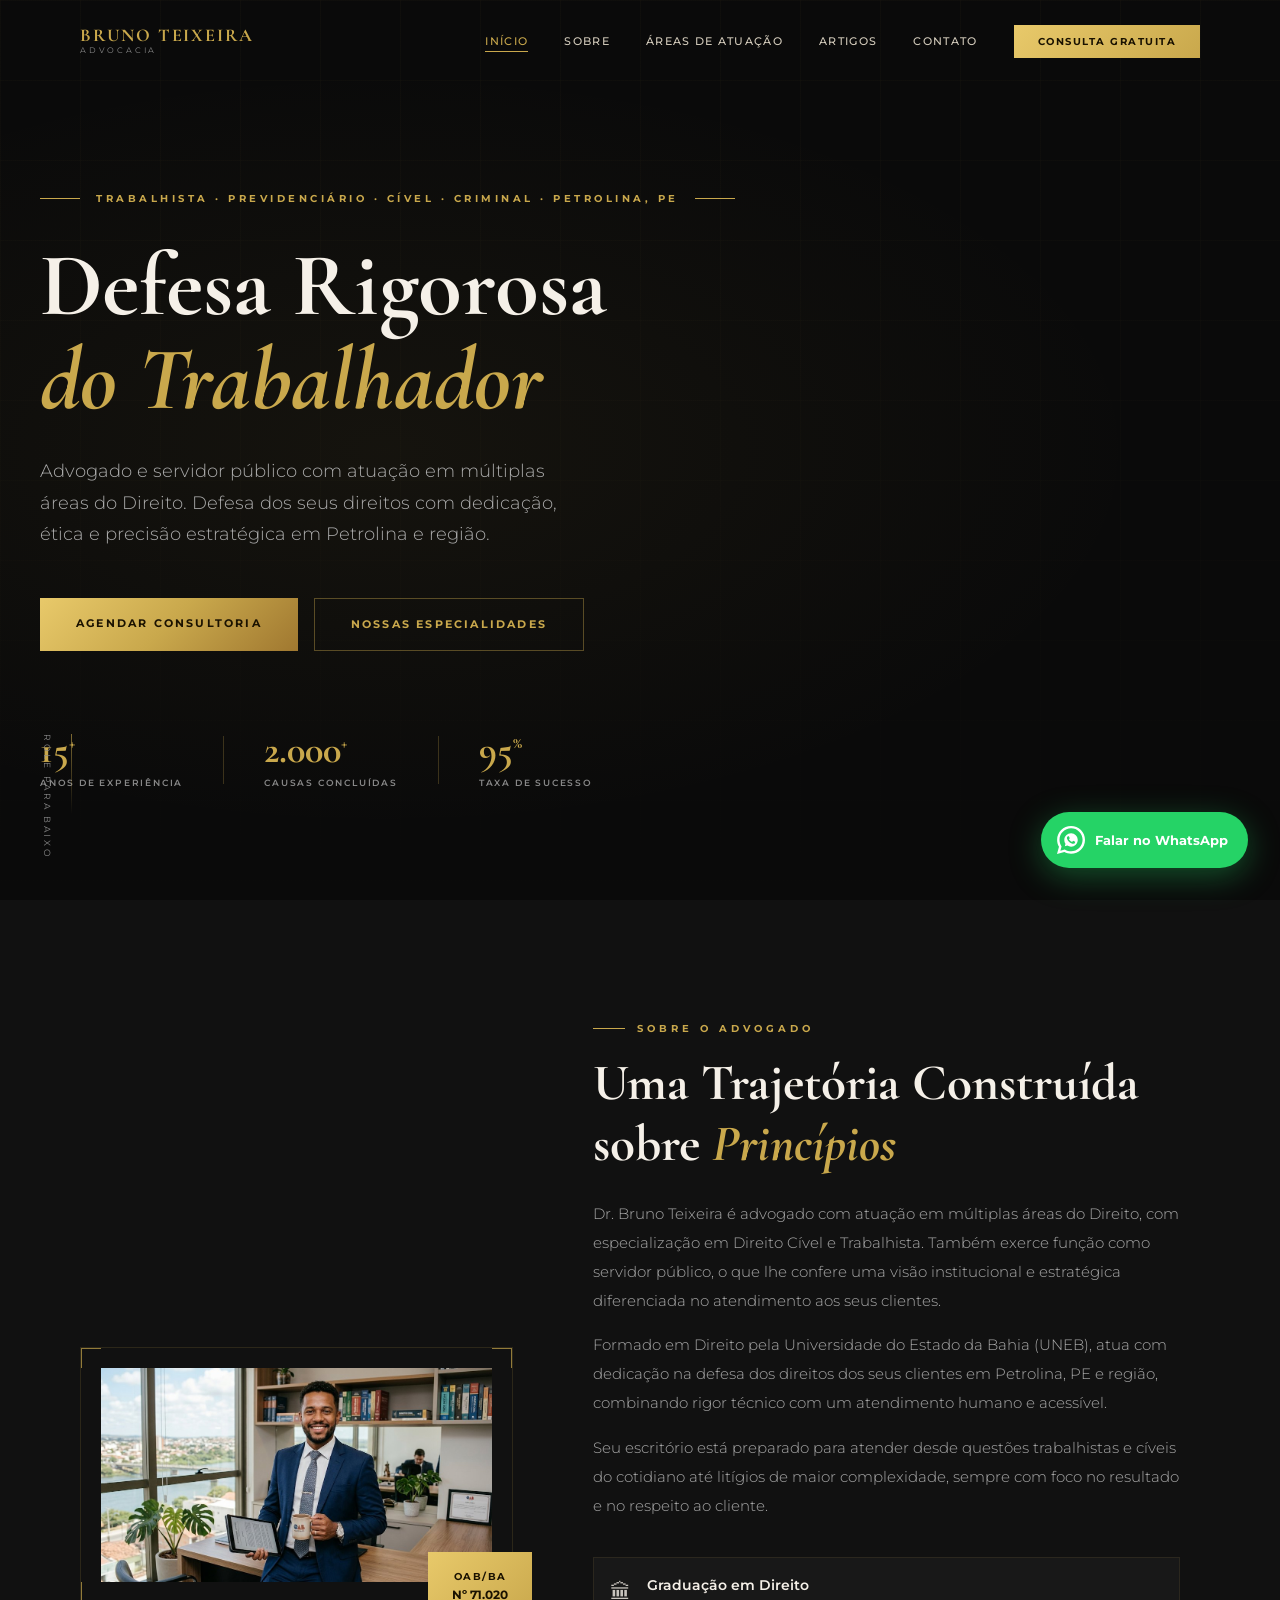
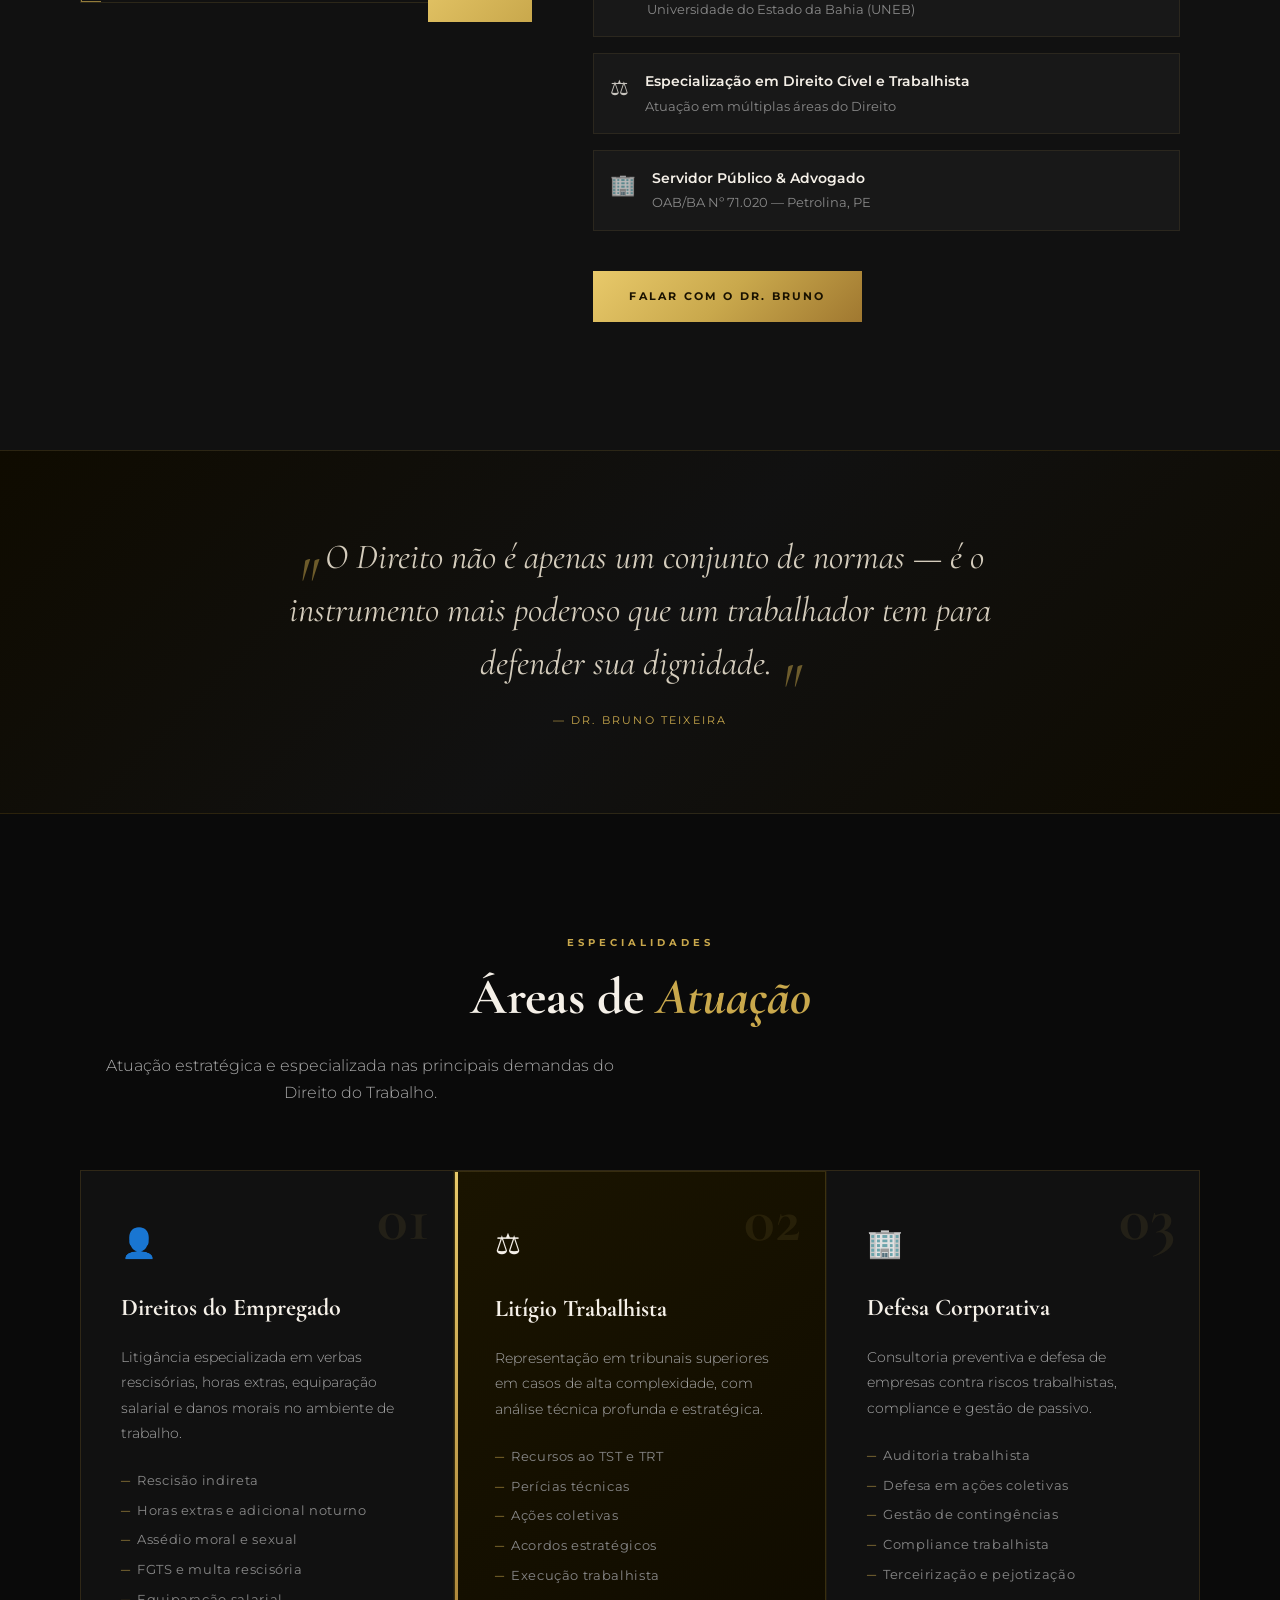
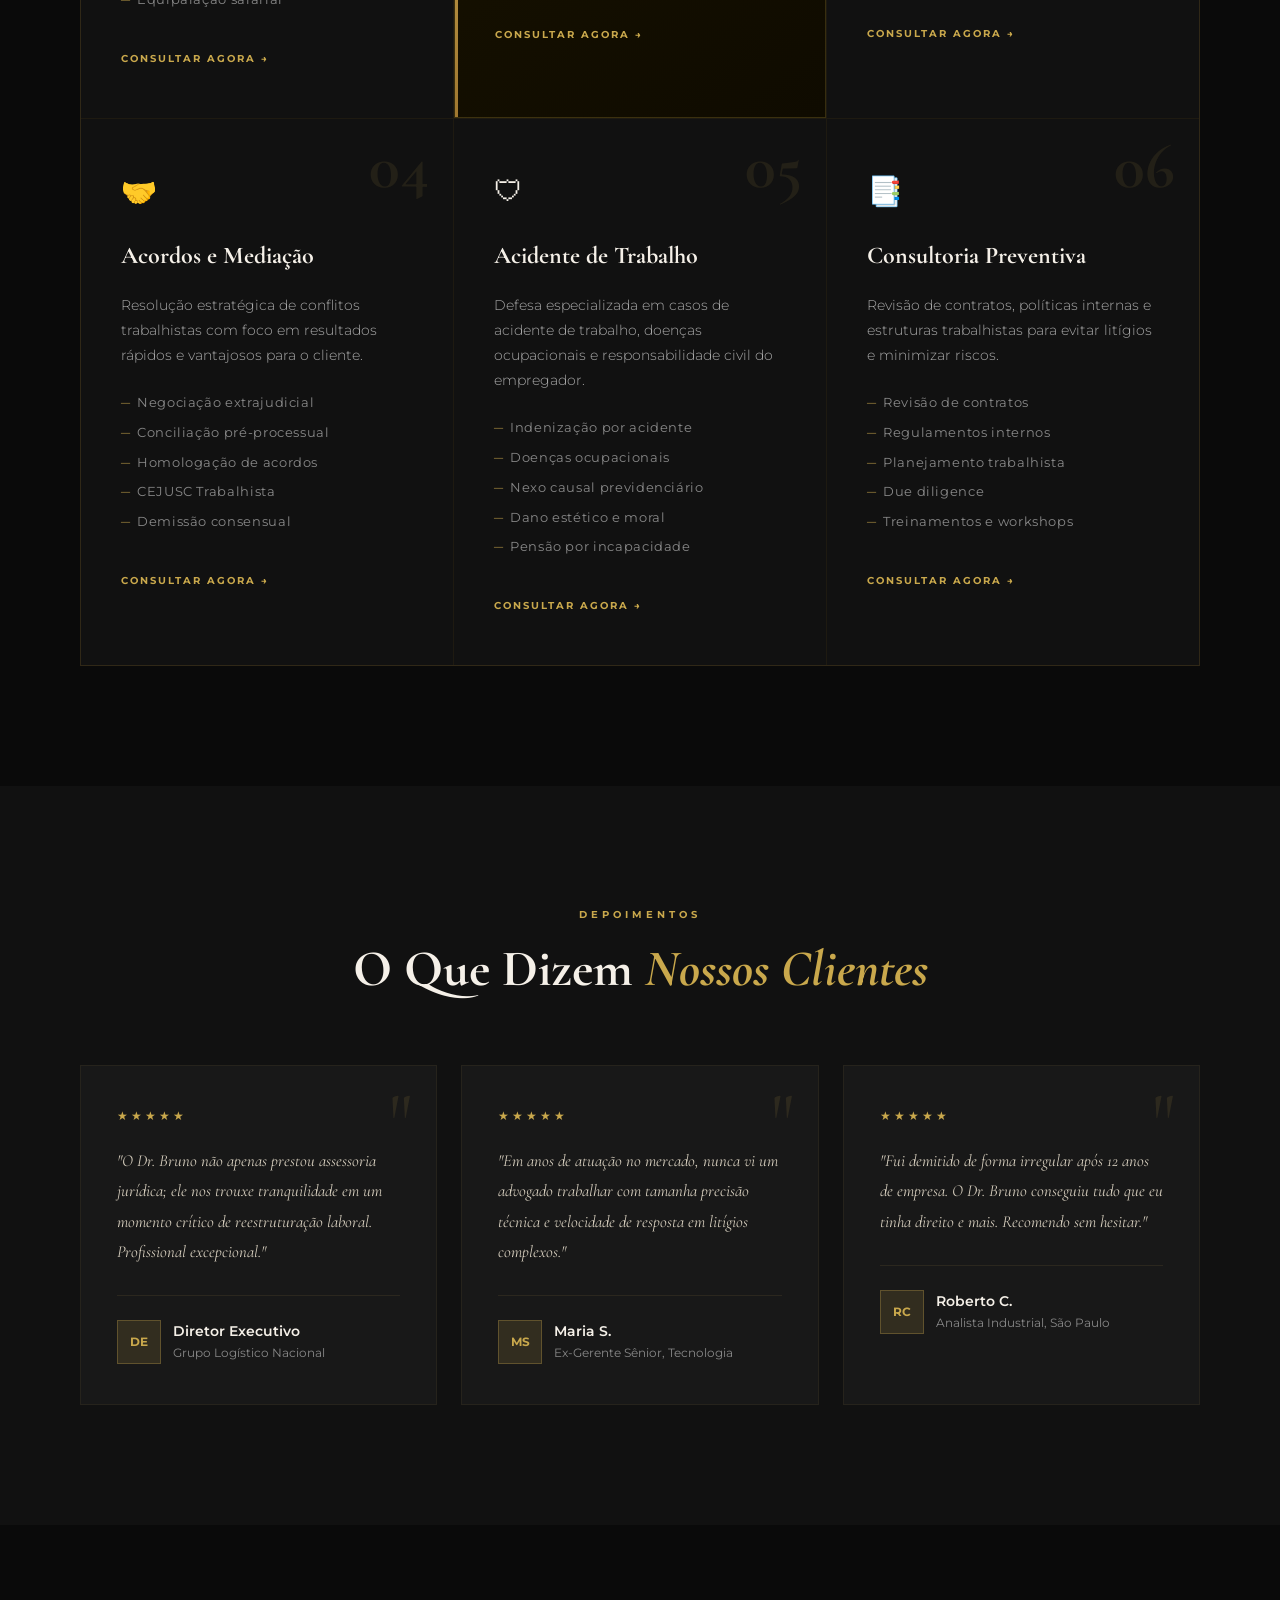
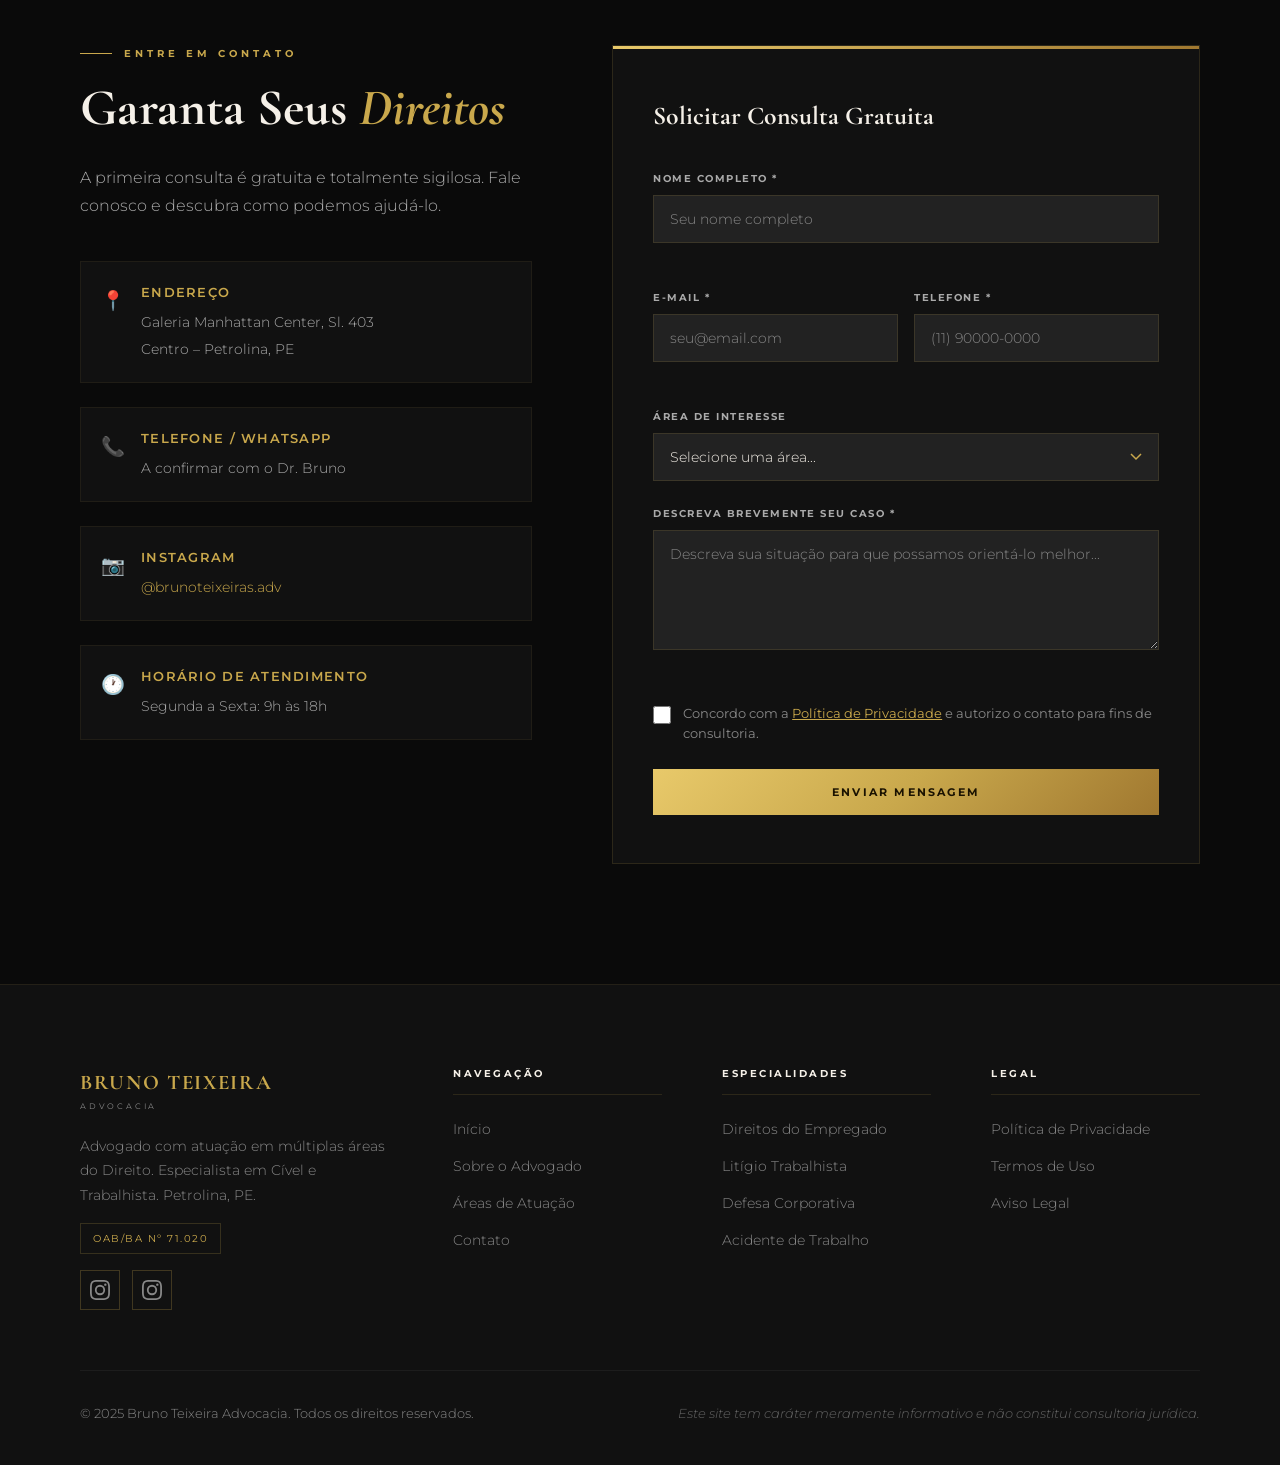
==== index.html @ 5015108e "primeiro commit" ====
<!DOCTYPE html>
<html lang="pt-BR">
<head>
  <meta charset="UTF-8" />
  <meta name="viewport" content="width=device-width, initial-scale=1.0" />
  <meta name="description" content="Bruno Teixeira Advocacia - Especialista em Direito Cível e Trabalhista em Petrolina, PE. Defesa rigorosa dos seus direitos com precisão estratégica." />
  <title>Bruno Teixeira | Advogado Cível e Trabalhista em Petrolina</title>
  <link rel="preconnect" href="https://fonts.googleapis.com" />
  <link rel="preconnect" href="https://fonts.gstatic.com" crossorigin />
  <link href="https://fonts.googleapis.com/css2?family=Cormorant+Garamond:ital,wght@0,400;0,500;0,600;0,700;1,400;1,600&family=Montserrat:wght@300;400;500;600;700&display=swap" rel="stylesheet" />
  <link rel="stylesheet" href="style.css" />
</head>
<body>

  <!-- ═══════════════════════════════════════════
       NAVIGATION
  ═══════════════════════════════════════════ -->
  <nav id="navbar" class="navbar">
    <div class="nav-container">
      <a href="#inicio" class="nav-logo">
        <span class="logo-name">BRUNO TEIXEIRA</span>
        <span class="logo-sub">ADVOCACIA</span>
      </a>
      <button class="nav-toggle" id="navToggle" aria-label="Abrir menu">
        <span></span><span></span><span></span>
      </button>
      <ul class="nav-links" id="navLinks">
        <li><a href="#inicio" class="nav-link">Início</a></li>
        <li><a href="#sobre" class="nav-link">Sobre</a></li>
        <li><a href="#areas" class="nav-link">Áreas de Atuação</a></li>
        <li><a href="artigos.html" class="nav-link">Artigos</a></li>
        <li><a href="#contato" class="nav-link">Contato</a></li>
        <li><a href="#contato" class="nav-cta">Consulta Gratuita</a></li>
      </ul>
    </div>
  </nav>

  <main>

    <!-- ═══════════════════════════════════════════
         HERO — INÍCIO
    ═══════════════════════════════════════════ -->
    <section id="inicio" class="hero">
      <div class="hero-bg">
        <div class="hero-overlay"></div>
        <div class="hero-grid"></div>
      </div>
      <div class="hero-content">
        <div class="hero-badge reveal">
          <span class="badge-line"></span>
          <span>Trabalhista · Previdenciário · Cível · Criminal · Petrolina, PE</span>
          <span class="badge-line"></span>
        </div>
        <h1 class="hero-title reveal">
          Defesa Rigorosa<br />
          <em>do Trabalhador</em>
        </h1>
        <p class="hero-subtitle reveal">
          Advogado e servidor público com atuação em múltiplas áreas do Direito. Defesa dos seus direitos com dedicação, ética e precisão estratégica em Petrolina e região.
        </p>
        <div class="hero-actions reveal">
          <a href="#contato" class="btn-gold">Agendar Consultoria</a>
          <a href="#areas" class="btn-outline">Nossas Especialidades</a>
        </div>
        <div class="hero-stats reveal">
          <div class="stat">
            <span class="stat-num">15<sup>+</sup></span>
            <span class="stat-label">Anos de Experiência</span>
          </div>
          <div class="stat-divider"></div>
          <div class="stat">
            <span class="stat-num">2.000<sup>+</sup></span>
            <span class="stat-label">Causas Concluídas</span>
          </div>
          <div class="stat-divider"></div>
          <div class="stat">
            <span class="stat-num">95<sup>%</sup></span>
            <span class="stat-label">Taxa de Sucesso</span>
          </div>
        </div>
      </div>
      <div class="hero-scroll">
        <span>Role para baixo</span>
        <div class="scroll-line"></div>
      </div>
    </section>

    <!-- ═══════════════════════════════════════════
         SOBRE
    ═══════════════════════════════════════════ -->
    <section id="sobre" class="sobre">
      <div class="container">
        <div class="sobre-layout">
          <div class="sobre-image-col">
            <div class="sobre-image-frame">
              <div class="frame-corner tl"></div>
              <div class="frame-corner tr"></div>
              <div class="frame-corner bl"></div>
              <div class="frame-corner br"></div>
              <img 
                src="foto-bruno.jpg" 
                alt="Dr. Bruno Teixeira – Advogado Cível e Trabalhista em Petrolina, PE"
                style="width:100%; height:100%; object-fit:cover; object-position: center top; display:block;"
              />
              <div class="sobre-badge-float">
                <span class="badge-number">OAB/BA</span>
                <span class="badge-text">Nº 71.020</span>
              </div>
            </div>
          </div>
          <div class="sobre-content">
            <div class="section-label reveal">Sobre o Advogado</div>
            <h2 class="section-title reveal">Uma Trajetória Construída sobre <em>Princípios</em></h2>
            <div class="sobre-text reveal">
              <p>
                Dr. Bruno Teixeira é advogado com atuação em múltiplas áreas do Direito, com especialização em Direito Cível e Trabalhista. Também exerce função como servidor público, o que lhe confere uma visão institucional e estratégica diferenciada no atendimento aos seus clientes.
              </p>
              <p>
                Formado em Direito pela Universidade do Estado da Bahia (UNEB), atua com dedicação na defesa dos direitos dos seus clientes em Petrolina, PE e região, combinando rigor técnico com um atendimento humano e acessível.
              </p>
              <p>
                Seu escritório está preparado para atender desde questões trabalhistas e cíveis do cotidiano até litígios de maior complexidade, sempre com foco no resultado e no respeito ao cliente.
              </p>
            </div>
            <div class="sobre-credentials reveal">
              <div class="credential">
                <div class="cred-icon">🏛</div>
                <div class="cred-info">
                  <strong>Graduação em Direito</strong>
                  <span>Universidade do Estado da Bahia (UNEB)</span>
                </div>
              </div>
              <div class="credential">
                <div class="cred-icon">⚖</div>
                <div class="cred-info">
                  <strong>Especialização em Direito Cível e Trabalhista</strong>
                  <span>Atuação em múltiplas áreas do Direito</span>
                </div>
              </div>
              <div class="credential">
                <div class="cred-icon">🏢</div>
                <div class="cred-info">
                  <strong>Servidor Público & Advogado</strong>
                  <span>OAB/BA Nº 71.020 — Petrolina, PE</span>
                </div>
              </div>
            </div>
            <a href="#contato" class="btn-gold reveal">Falar com o Dr. Bruno</a>
          </div>
        </div>
      </div>
    </section>

    <!-- ═══════════════════════════════════════════
         DEPOIMENTO DESTAQUE
    ═══════════════════════════════════════════ -->
    <section class="quote-banner">
      <div class="container">
        <blockquote class="banner-quote reveal">
          <span class="quote-mark">"</span>
          O Direito não é apenas um conjunto de normas — é o instrumento mais poderoso que um trabalhador tem para defender sua dignidade.
          <span class="quote-mark">"</span>
        </blockquote>
        <cite class="banner-cite reveal">— Dr. Bruno Teixeira</cite>
      </div>
    </section>

    <!-- ═══════════════════════════════════════════
         ÁREAS DE ATUAÇÃO
    ═══════════════════════════════════════════ -->
    <section id="areas" class="areas">
      <div class="container">
        <div class="section-header reveal">
          <div class="section-label">Especialidades</div>
          <h2 class="section-title">Áreas de <em>Atuação</em></h2>
          <p class="section-desc">Atuação estratégica e especializada nas principais demandas do Direito do Trabalho.</p>
        </div>
        <div class="areas-grid">

          <div class="area-card reveal">
            <div class="area-number">01</div>
            <div class="area-icon">👤</div>
            <h3 class="area-title">Direitos do Empregado</h3>
            <p class="area-desc">Litigância especializada em verbas rescisórias, horas extras, equiparação salarial e danos morais no ambiente de trabalho.</p>
            <ul class="area-list">
              <li>Rescisão indireta</li>
              <li>Horas extras e adicional noturno</li>
              <li>Assédio moral e sexual</li>
              <li>FGTS e multa rescisória</li>
              <li>Equiparação salarial</li>
            </ul>
            <a href="#contato" class="area-link">Consultar agora →</a>
          </div>

          <div class="area-card area-card--featured reveal">
            <div class="area-number">02</div>
            <div class="area-icon">⚖</div>
            <h3 class="area-title">Litígio Trabalhista</h3>
            <p class="area-desc">Representação em tribunais superiores em casos de alta complexidade, com análise técnica profunda e estratégica.</p>
            <ul class="area-list">
              <li>Recursos ao TST e TRT</li>
              <li>Perícias técnicas</li>
              <li>Ações coletivas</li>
              <li>Acordos estratégicos</li>
              <li>Execução trabalhista</li>
            </ul>
            <a href="#contato" class="area-link">Consultar agora →</a>
          </div>

          <div class="area-card reveal">
            <div class="area-number">03</div>
            <div class="area-icon">🏢</div>
            <h3 class="area-title">Defesa Corporativa</h3>
            <p class="area-desc">Consultoria preventiva e defesa de empresas contra riscos trabalhistas, compliance e gestão de passivo.</p>
            <ul class="area-list">
              <li>Auditoria trabalhista</li>
              <li>Defesa em ações coletivas</li>
              <li>Gestão de contingências</li>
              <li>Compliance trabalhista</li>
              <li>Terceirização e pejotização</li>
            </ul>
            <a href="#contato" class="area-link">Consultar agora →</a>
          </div>

          <div class="area-card reveal">
            <div class="area-number">04</div>
            <div class="area-icon">🤝</div>
            <h3 class="area-title">Acordos e Mediação</h3>
            <p class="area-desc">Resolução estratégica de conflitos trabalhistas com foco em resultados rápidos e vantajosos para o cliente.</p>
            <ul class="area-list">
              <li>Negociação extrajudicial</li>
              <li>Conciliação pré-processual</li>
              <li>Homologação de acordos</li>
              <li>CEJUSC Trabalhista</li>
              <li>Demissão consensual</li>
            </ul>
            <a href="#contato" class="area-link">Consultar agora →</a>
          </div>

          <div class="area-card reveal">
            <div class="area-number">05</div>
            <div class="area-icon">🛡</div>
            <h3 class="area-title">Acidente de Trabalho</h3>
            <p class="area-desc">Defesa especializada em casos de acidente de trabalho, doenças ocupacionais e responsabilidade civil do empregador.</p>
            <ul class="area-list">
              <li>Indenização por acidente</li>
              <li>Doenças ocupacionais</li>
              <li>Nexo causal previdenciário</li>
              <li>Dano estético e moral</li>
              <li>Pensão por incapacidade</li>
            </ul>
            <a href="#contato" class="area-link">Consultar agora →</a>
          </div>

          <div class="area-card reveal">
            <div class="area-number">06</div>
            <div class="area-icon">📑</div>
            <h3 class="area-title">Consultoria Preventiva</h3>
            <p class="area-desc">Revisão de contratos, políticas internas e estruturas trabalhistas para evitar litígios e minimizar riscos.</p>
            <ul class="area-list">
              <li>Revisão de contratos</li>
              <li>Regulamentos internos</li>
              <li>Planejamento trabalhista</li>
              <li>Due diligence</li>
              <li>Treinamentos e workshops</li>
            </ul>
            <a href="#contato" class="area-link">Consultar agora →</a>
          </div>

        </div>
      </div>
    </section>

    <!-- ═══════════════════════════════════════════
         DEPOIMENTOS
    ═══════════════════════════════════════════ -->
    <section class="depoimentos">
      <div class="container">
        <div class="section-header reveal">
          <div class="section-label">Depoimentos</div>
          <h2 class="section-title">O Que Dizem <em>Nossos Clientes</em></h2>
        </div>
        <div class="depo-grid">
          <div class="depo-card reveal">
            <div class="depo-stars">★★★★★</div>
            <p class="depo-text">"O Dr. Bruno não apenas prestou assessoria jurídica; ele nos trouxe tranquilidade em um momento crítico de reestruturação laboral. Profissional excepcional."</p>
            <div class="depo-author">
              <div class="depo-avatar">DE</div>
              <div>
                <strong>Diretor Executivo</strong>
                <span>Grupo Logístico Nacional</span>
              </div>
            </div>
          </div>
          <div class="depo-card reveal">
            <div class="depo-stars">★★★★★</div>
            <p class="depo-text">"Em anos de atuação no mercado, nunca vi um advogado trabalhar com tamanha precisão técnica e velocidade de resposta em litígios complexos."</p>
            <div class="depo-author">
              <div class="depo-avatar">MS</div>
              <div>
                <strong>Maria S.</strong>
                <span>Ex-Gerente Sênior, Tecnologia</span>
              </div>
            </div>
          </div>
          <div class="depo-card reveal">
            <div class="depo-stars">★★★★★</div>
            <p class="depo-text">"Fui demitido de forma irregular após 12 anos de empresa. O Dr. Bruno conseguiu tudo que eu tinha direito e mais. Recomendo sem hesitar."</p>
            <div class="depo-author">
              <div class="depo-avatar">RC</div>
              <div>
                <strong>Roberto C.</strong>
                <span>Analista Industrial, São Paulo</span>
              </div>
            </div>
          </div>
        </div>
      </div>
    </section>

    <!-- ═══════════════════════════════════════════
         CONTATO
    ═══════════════════════════════════════════ -->
    <section id="contato" class="contato">
      <div class="container">
        <div class="contato-layout">
          <div class="contato-info">
            <div class="section-label reveal">Entre em Contato</div>
            <h2 class="section-title reveal">Garanta Seus <em>Direitos</em></h2>
            <p class="reveal">A primeira consulta é gratuita e totalmente sigilosa. Fale conosco e descubra como podemos ajudá-lo.</p>

            <div class="contato-items reveal">
              <div class="contato-item">
                <div class="contato-icon">📍</div>
                <div>
                  <strong>Endereço</strong>
                  <span>Galeria Manhattan Center, Sl. 403<br />Centro – Petrolina, PE</span>
                </div>
              </div>
              <div class="contato-item">
                <div class="contato-icon">📞</div>
                <div>
                  <strong>Telefone / WhatsApp</strong>
                  <span>A confirmar com o Dr. Bruno</span>
                </div>
              </div>
              <div class="contato-item">
                <div class="contato-icon">📷</div>
                <div>
                  <strong>Instagram</strong>
                  <span><a href="https://www.instagram.com/brunoteixeiras.adv/" target="_blank" rel="noopener" style="color:var(--gold)">@brunoteixeiras.adv</a></span>
                </div>
              </div>
              <div class="contato-item">
                <div class="contato-icon">🕐</div>
                <div>
                  <strong>Horário de Atendimento</strong>
                  <span>Segunda a Sexta: 9h às 18h</span>
                </div>
              </div>
            </div>
          </div>

          <div class="contato-form-col reveal">
            <form id="contactForm" class="contact-form" novalidate>
              <h3 class="form-title">Solicitar Consulta Gratuita</h3>

              <div class="form-group">
                <label for="nome">Nome completo *</label>
                <input type="text" id="nome" name="nome" placeholder="Seu nome completo" required />
                <span class="field-error" id="nome-error"></span>
              </div>

              <div class="form-row">
                <div class="form-group">
                  <label for="email">E-mail *</label>
                  <input type="email" id="email" name="email" placeholder="seu@email.com" required />
                  <span class="field-error" id="email-error"></span>
                </div>
                <div class="form-group">
                  <label for="telefone">Telefone *</label>
                  <input type="tel" id="telefone" name="telefone" placeholder="(11) 90000-0000" required />
                  <span class="field-error" id="telefone-error"></span>
                </div>
              </div>

              <div class="form-group">
                <label for="assunto">Área de interesse</label>
                <select id="assunto" name="assunto">
                  <option value="">Selecione uma área...</option>
                  <option value="direitos-empregado">Direitos do Empregado</option>
                  <option value="litigio">Litígio Trabalhista</option>
                  <option value="corporativo">Defesa Corporativa</option>
                  <option value="acordos">Acordos e Mediação</option>
                  <option value="acidente">Acidente de Trabalho</option>
                  <option value="consultoria">Consultoria Preventiva</option>
                  <option value="outro">Outro assunto</option>
                </select>
              </div>

              <div class="form-group">
                <label for="mensagem">Descreva brevemente seu caso *</label>
                <textarea id="mensagem" name="mensagem" rows="5" placeholder="Descreva sua situação para que possamos orientá-lo melhor..." required></textarea>
                <span class="field-error" id="mensagem-error"></span>
              </div>

              <div class="form-check">
                <input type="checkbox" id="lgpd" name="lgpd" required />
                <label for="lgpd">Concordo com a <a href="#">Política de Privacidade</a> e autorizo o contato para fins de consultoria.</label>
              </div>
              <span class="field-error" id="lgpd-error"></span>

              <button type="submit" class="btn-gold btn-full" id="submitBtn">
                <span id="btnText">Enviar Mensagem</span>
                <span id="btnLoading" style="display:none;">Enviando...</span>
              </button>

              <div id="formSuccess" class="form-success" style="display:none;">
                ✅ Mensagem enviada com sucesso! Entraremos em contato em breve.
              </div>
              <div id="formError" class="form-error-msg" style="display:none;">
                ❌ Erro ao enviar. Por favor, tente novamente ou entre em contato pelo WhatsApp.
              </div>
            </form>
          </div>
        </div>
      </div>
    </section>

  </main>

  <!-- ═══════════════════════════════════════════
       FOOTER
  ═══════════════════════════════════════════ -->
  <footer class="footer">
    <div class="container">
      <div class="footer-grid">
        <div class="footer-brand">
          <div class="footer-logo">BRUNO TEIXEIRA</div>
          <div class="footer-logo-sub">ADVOCACIA</div>
          <p>Advogado com atuação em múltiplas áreas do Direito. Especialista em Cível e Trabalhista. Petrolina, PE.</p>
          <div class="footer-oab">OAB/BA Nº 71.020</div>
          <div class="footer-socials">
            <a href="https://www.instagram.com/brunoteixeiras.adv/" target="_blank" rel="noopener" aria-label="Instagram" class="social-icon">
              <svg viewBox="0 0 24 24" fill="currentColor" width="20" height="20"><path d="M12 2.163c3.204 0 3.584.012 4.85.07 3.252.148 4.771 1.691 4.919 4.919.058 1.265.069 1.645.069 4.849 0 3.205-.012 3.584-.069 4.849-.149 3.225-1.664 4.771-4.919 4.919-1.266.058-1.644.07-4.85.07-3.204 0-3.584-.012-4.849-.07-3.26-.149-4.771-1.699-4.919-4.92-.058-1.265-.07-1.644-.07-4.849 0-3.204.013-3.583.07-4.849.149-3.227 1.664-4.771 4.919-4.919 1.266-.057 1.645-.069 4.849-.069zM12 0C8.741 0 8.333.014 7.053.072 2.695.272.273 2.69.073 7.052.014 8.333 0 8.741 0 12c0 3.259.014 3.668.072 4.948.2 4.358 2.618 6.78 6.98 6.98C8.333 23.986 8.741 24 12 24c3.259 0 3.668-.014 4.948-.072 4.354-.2 6.782-2.618 6.979-6.98.059-1.28.073-1.689.073-4.948 0-3.259-.014-3.667-.072-4.947-.196-4.354-2.617-6.78-6.979-6.98C15.668.014 15.259 0 12 0zm0 5.838a6.162 6.162 0 100 12.324 6.162 6.162 0 000-12.324zM12 16a4 4 0 110-8 4 4 0 010 8zm6.406-11.845a1.44 1.44 0 100 2.881 1.44 1.44 0 000-2.881z"/></svg>
            </a>
            <a href="https://www.instagram.com/brunoteixeira_advocacia/" target="_blank" rel="noopener" aria-label="Instagram Advocacia" class="social-icon">
              <svg viewBox="0 0 24 24" fill="currentColor" width="20" height="20"><path d="M12 2.163c3.204 0 3.584.012 4.85.07 3.252.148 4.771 1.691 4.919 4.919.058 1.265.069 1.645.069 4.849 0 3.205-.012 3.584-.069 4.849-.149 3.225-1.664 4.771-4.919 4.919-1.266.058-1.644.07-4.85.07-3.204 0-3.584-.012-4.849-.07-3.26-.149-4.771-1.699-4.919-4.92-.058-1.265-.07-1.644-.07-4.849 0-3.204.013-3.583.07-4.849.149-3.227 1.664-4.771 4.919-4.919 1.266-.057 1.645-.069 4.849-.069zM12 0C8.741 0 8.333.014 7.053.072 2.695.272.273 2.69.073 7.052.014 8.333 0 8.741 0 12c0 3.259.014 3.668.072 4.948.2 4.358 2.618 6.78 6.98 6.98C8.333 23.986 8.741 24 12 24c3.259 0 3.668-.014 4.948-.072 4.354-.2 6.782-2.618 6.979-6.98.059-1.28.073-1.689.073-4.948 0-3.259-.014-3.667-.072-4.947-.196-4.354-2.617-6.78-6.979-6.98C15.668.014 15.259 0 12 0zm0 5.838a6.162 6.162 0 100 12.324 6.162 6.162 0 000-12.324zM12 16a4 4 0 110-8 4 4 0 010 8zm6.406-11.845a1.44 1.44 0 100 2.881 1.44 1.44 0 000-2.881z"/></svg>
            </a>
          </div>
        </div>
        <div class="footer-nav">
          <h4>Navegação</h4>
          <ul>
            <li><a href="#inicio">Início</a></li>
            <li><a href="#sobre">Sobre o Advogado</a></li>
            <li><a href="#areas">Áreas de Atuação</a></li>
            <li><a href="#contato">Contato</a></li>
          </ul>
        </div>
        <div class="footer-nav">
          <h4>Especialidades</h4>
          <ul>
            <li><a href="#areas">Direitos do Empregado</a></li>
            <li><a href="#areas">Litígio Trabalhista</a></li>
            <li><a href="#areas">Defesa Corporativa</a></li>
            <li><a href="#areas">Acidente de Trabalho</a></li>
          </ul>
        </div>
        <div class="footer-nav">
          <h4>Legal</h4>
          <ul>
            <li><a href="#">Política de Privacidade</a></li>
            <li><a href="#">Termos de Uso</a></li>
            <li><a href="#">Aviso Legal</a></li>
          </ul>
        </div>
      </div>
      <div class="footer-bottom">
        <p>© 2025 Bruno Teixeira Advocacia. Todos os direitos reservados.</p>
        <p class="footer-disclaimer">Este site tem caráter meramente informativo e não constitui consultoria jurídica.</p>
      </div>
    </div>
  </footer>

  <!-- WhatsApp Floating Button -->
  <a href="https://wa.me/558788269809?text=Olá,%20gostaria%20de%20agendar%20uma%20consulta." 
     class="whatsapp-btn" 
     target="_blank" 
     rel="noopener noreferrer"
     aria-label="Contato via WhatsApp">
    <svg viewBox="0 0 24 24" fill="currentColor" width="28" height="28">
      <path d="M12.031 6.172c-3.181 0-5.767 2.586-5.768 5.766-.001 1.298.38 2.27 1.019 3.287l-.582 2.128 2.182-.573c.978.58 1.911.928 3.145.929 3.178 0 5.767-2.587 5.768-5.766 0-3.18-2.587-5.771-5.764-5.771zm3.392 8.244c-.144.405-.837.774-1.17.824-.299.045-.677.063-1.092-.069-.252-.08-.575-.187-.988-.365-1.739-.751-2.874-2.538-2.961-2.654-.087-.116-.708-.943-.708-1.798 0-.856.449-1.277.61-1.45.162-.173.351-.216.469-.216.117 0 .234 0 .334.004.106.003.249-.04.39.298.144.347.491 1.2.534 1.287.043.087.072.188.014.304-.058.116-.087.188-.173.289l-.26.304c-.087.086-.177.18-.076.354.101.174.449.741.964 1.201.662.591 1.221.777 1.394.864.174.088.275.073.376-.044.101-.117.434-.506.549-.68.116-.174.232-.145.391-.087.159.058 1.012.477 1.185.564.174.088.289.13.333.203.043.073.043.419-.101.824z"/>
      <path d="M20.52 3.449C18.24 1.245 15.24 0 12.045 0 5.463 0 .104 5.334.101 11.893c0 2.096.549 4.14 1.595 5.945L0 24l6.335-1.652c1.746.943 3.71 1.444 5.71 1.447h.006c6.585 0 11.946-5.336 11.949-11.896 0-3.176-1.24-6.165-3.48-8.45zm-8.475 18.3h-.005c-1.775 0-3.513-.477-5.031-1.378l-.361-.214-3.741.975.997-3.648-.235-.374c-.99-1.574-1.512-3.393-1.511-5.26.002-5.45 4.437-9.884 9.893-9.884 2.64.001 5.122 1.03 6.988 2.898 1.866 1.869 2.893 4.352 2.892 6.993-.003 5.452-4.437 9.892-9.886 9.892z"/>
    </svg>
    <span class="whatsapp-label">Falar no WhatsApp</span>
  </a>

  <script src="script.js"></script>
</body>
</html>
---- style.css ----
/* ═══════════════════════════════════════════════════════════════
   BRUNO TEIXEIRA ADVOCACIA — CSS
   Tema: Preto & Dourado — Luxury Autoritário
═══════════════════════════════════════════════════════════════ */

/* ── RESET & VARIÁVEIS ────────────────────────────────────── */
*, *::before, *::after { box-sizing: border-box; margin: 0; padding: 0; }

:root {
  --gold:        #C9A84C;
  --gold-light:  #E8C96A;
  --gold-dark:   #A07830;
  --gold-muted:  rgba(201,168,76,0.15);
  --black:       #0A0A0A;
  --dark:        #111111;
  --dark-2:      #181818;
  --dark-3:      #222222;
  --dark-4:      #2A2A2A;
  --gray:        #888888;
  --gray-light:  #AAAAAA;
  --white:       #F5F0E8;
  --white-soft:  #D4CCBC;

  --font-serif: 'Cormorant Garamond', Georgia, serif;
  --font-sans:  'Montserrat', sans-serif;

  --nav-h: 80px;
  --radius: 0px;
  --transition: 0.3s ease;
  --shadow: 0 20px 60px rgba(0,0,0,0.5);
}

html { scroll-behavior: smooth; }

body {
  font-family: var(--font-sans);
  background: var(--black);
  color: var(--white);
  line-height: 1.7;
  overflow-x: hidden;
}

img { max-width: 100%; display: block; }
a { text-decoration: none; color: inherit; }
ul { list-style: none; }

/* ── UTILIDADES ───────────────────────────────────────────── */
.container {
  max-width: 1200px;
  margin: 0 auto;
  padding: 0 40px;
}

.section-label {
  font-family: var(--font-sans);
  font-size: 10px;
  font-weight: 700;
  letter-spacing: 0.4em;
  text-transform: uppercase;
  color: var(--gold);
  margin-bottom: 16px;
  display: flex;
  align-items: center;
  gap: 12px;
}
.section-label::before {
  content: '';
  display: block;
  width: 32px;
  height: 1px;
  background: var(--gold);
}

.section-title {
  font-family: var(--font-serif);
  font-size: clamp(2.2rem, 4vw, 3.2rem);
  font-weight: 700;
  color: var(--white);
  line-height: 1.2;
  margin-bottom: 24px;
}
.section-title em {
  font-style: italic;
  color: var(--gold);
}

.section-desc {
  color: var(--gray-light);
  max-width: 560px;
  font-size: 1rem;
  font-weight: 300;
}

.section-header { text-align: center; margin-bottom: 64px; }
.section-header .section-label { justify-content: center; }
.section-header .section-label::before { display: none; }

.btn-gold {
  display: inline-block;
  background: linear-gradient(135deg, var(--gold-light), var(--gold), var(--gold-dark));
  color: #1a1200;
  font-family: var(--font-sans);
  font-size: 11px;
  font-weight: 700;
  letter-spacing: 0.2em;
  text-transform: uppercase;
  padding: 16px 36px;
  cursor: pointer;
  border: none;
  transition: transform var(--transition), box-shadow var(--transition);
  position: relative;
  overflow: hidden;
}
.btn-gold::after {
  content: '';
  position: absolute;
  inset: 0;
  background: rgba(255,255,255,0.1);
  opacity: 0;
  transition: opacity var(--transition);
}
.btn-gold:hover { transform: translateY(-2px); box-shadow: 0 12px 40px rgba(201,168,76,0.35); }
.btn-gold:hover::after { opacity: 1; }
.btn-gold.btn-full { width: 100%; text-align: center; }

.btn-outline {
  display: inline-block;
  border: 1px solid rgba(201,168,76,0.4);
  color: var(--gold);
  font-family: var(--font-sans);
  font-size: 11px;
  font-weight: 700;
  letter-spacing: 0.2em;
  text-transform: uppercase;
  padding: 16px 36px;
  cursor: pointer;
  transition: background var(--transition), border-color var(--transition);
}
.btn-outline:hover { background: var(--gold-muted); border-color: var(--gold); }

/* ── REVEAL ANIMATION ─────────────────────────────────────── */
.reveal {
  opacity: 0;
  transform: translateY(30px);
  transition: opacity 0.7s ease, transform 0.7s ease;
}
.reveal.visible {
  opacity: 1;
  transform: translateY(0);
}

/* ── NAVBAR ───────────────────────────────────────────────── */
.navbar {
  position: fixed;
  top: 0; left: 0; right: 0;
  z-index: 1000;
  height: var(--nav-h);
  background: transparent;
  transition: background 0.4s ease, box-shadow 0.4s ease, height 0.4s ease;
}
.navbar.scrolled {
  background: rgba(10,10,10,0.97);
  box-shadow: 0 1px 0 rgba(201,168,76,0.2);
  height: 68px;
}

.nav-container {
  max-width: 1200px;
  margin: 0 auto;
  padding: 0 40px;
  height: 100%;
  display: flex;
  align-items: center;
  justify-content: space-between;
}

.nav-logo { display: flex; flex-direction: column; line-height: 1.1; }
.logo-name {
  font-family: var(--font-serif);
  font-size: 18px;
  font-weight: 700;
  color: var(--gold);
  letter-spacing: 0.1em;
}
.logo-sub {
  font-family: var(--font-sans);
  font-size: 8px;
  letter-spacing: 0.35em;
  color: var(--gray);
  text-transform: uppercase;
}

.nav-links {
  display: flex;
  align-items: center;
  gap: 36px;
}
.nav-link {
  font-size: 11px;
  font-weight: 500;
  letter-spacing: 0.12em;
  text-transform: uppercase;
  color: var(--white-soft);
  transition: color var(--transition);
  position: relative;
  padding-bottom: 4px;
}
.nav-link::after {
  content: '';
  position: absolute;
  bottom: 0; left: 0;
  width: 0; height: 1px;
  background: var(--gold);
  transition: width var(--transition);
}
.nav-link:hover { color: var(--gold); }
.nav-link:hover::after { width: 100%; }

.nav-cta {
  font-size: 10px;
  font-weight: 700;
  letter-spacing: 0.15em;
  text-transform: uppercase;
  color: #1a1200;
  background: linear-gradient(135deg, var(--gold-light), var(--gold));
  padding: 10px 24px;
  transition: box-shadow var(--transition), transform var(--transition);
}
.nav-cta:hover { transform: translateY(-1px); box-shadow: 0 8px 24px rgba(201,168,76,0.3); }

.nav-toggle {
  display: none;
  flex-direction: column;
  gap: 5px;
  background: none;
  border: none;
  cursor: pointer;
  padding: 4px;
}
.nav-toggle span {
  display: block;
  width: 24px;
  height: 1.5px;
  background: var(--gold);
  transition: transform var(--transition), opacity var(--transition);
}

/* ── HERO ─────────────────────────────────────────────────── */
.hero {
  position: relative;
  min-height: 100vh;
  display: flex;
  align-items: center;
  padding: 0 40px;
  overflow: hidden;
}

.hero-bg {
  position: absolute;
  inset: 0;
  z-index: 0;
}

.hero-overlay {
  position: absolute;
  inset: 0;
  background: radial-gradient(ellipse at 30% 50%, rgba(201,168,76,0.06) 0%, transparent 60%),
              linear-gradient(180deg, rgba(10,10,10,0.3) 0%, rgba(10,10,10,0.7) 60%, var(--black) 100%);
  z-index: 2;
}

.hero-grid {
  position: absolute;
  inset: 0;
  background-image: 
    linear-gradient(rgba(201,168,76,0.04) 1px, transparent 1px),
    linear-gradient(90deg, rgba(201,168,76,0.04) 1px, transparent 1px);
  background-size: 80px 80px;
  z-index: 1;
}

.hero-content {
  position: relative;
  z-index: 10;
  max-width: 1200px;
  width: 100%;
  margin: 0 auto;
  padding-top: var(--nav-h);
}

.hero-badge {
  display: flex;
  align-items: center;
  gap: 16px;
  font-size: 10px;
  font-weight: 700;
  letter-spacing: 0.35em;
  text-transform: uppercase;
  color: var(--gold);
  margin-bottom: 32px;
  transition-delay: 0.1s;
}
.badge-line {
  display: block;
  width: 40px;
  height: 1px;
  background: var(--gold);
  flex-shrink: 0;
}

.hero-title {
  font-family: var(--font-serif);
  font-size: clamp(3.2rem, 7vw, 7rem);
  font-weight: 700;
  line-height: 1.05;
  color: var(--white);
  margin-bottom: 28px;
  transition-delay: 0.2s;
}
.hero-title em {
  font-style: italic;
  color: var(--gold);
  display: block;
}

.hero-subtitle {
  font-size: 1.1rem;
  font-weight: 300;
  color: var(--gray-light);
  max-width: 520px;
  margin-bottom: 48px;
  line-height: 1.8;
  transition-delay: 0.3s;
}

.hero-actions {
  display: flex;
  gap: 16px;
  flex-wrap: wrap;
  margin-bottom: 80px;
  transition-delay: 0.4s;
}

.hero-stats {
  display: flex;
  align-items: center;
  gap: 0;
  transition-delay: 0.5s;
}

.stat { padding: 0 40px 0 0; }
.stat:first-child { padding-left: 0; }
.stat-num {
  display: block;
  font-family: var(--font-serif);
  font-size: 2.4rem;
  font-weight: 700;
  color: var(--gold);
  line-height: 1;
}
.stat-num sup { font-size: 1rem; vertical-align: super; }
.stat-label {
  display: block;
  font-size: 9px;
  font-weight: 600;
  letter-spacing: 0.2em;
  text-transform: uppercase;
  color: var(--gray);
  margin-top: 6px;
}
.stat-divider {
  width: 1px;
  height: 48px;
  background: rgba(201,168,76,0.25);
  margin-right: 40px;
  flex-shrink: 0;
}

.hero-scroll {
  position: absolute;
  bottom: 40px;
  left: 40px;
  display: flex;
  align-items: flex-start;
  gap: 16px;
  z-index: 10;
}
.hero-scroll span {
  font-size: 9px;
  letter-spacing: 0.3em;
  text-transform: uppercase;
  color: var(--gray);
  writing-mode: vertical-rl;
}
.scroll-line {
  width: 1px;
  height: 80px;
  background: linear-gradient(to bottom, rgba(201,168,76,0.6), transparent);
  animation: scrollPulse 2s ease-in-out infinite;
}
@keyframes scrollPulse {
  0%, 100% { transform: scaleY(1); opacity: 0.6; }
  50% { transform: scaleY(0.5); opacity: 1; }
}

/* ── SOBRE ────────────────────────────────────────────────── */
.sobre {
  padding: 120px 0;
  background: var(--dark);
}

.sobre-layout {
  display: grid;
  grid-template-columns: 1fr 1.4fr;
  gap: 80px;
  align-items: center;
}

.sobre-image-col { position: relative; }

.sobre-image-frame {
  position: relative;
  padding: 20px;
  border: 1px solid rgba(201,168,76,0.15);
}

.frame-corner {
  position: absolute;
  width: 20px;
  height: 20px;
  border-color: var(--gold);
  border-style: solid;
  opacity: 0.7;
}
.frame-corner.tl { top: 0; left: 0; border-width: 1px 0 0 1px; }
.frame-corner.tr { top: 0; right: 0; border-width: 1px 1px 0 0; }
.frame-corner.bl { bottom: 0; left: 0; border-width: 0 0 1px 1px; }
.frame-corner.br { bottom: 0; right: 0; border-width: 0 1px 1px 0; }

.sobre-photo-placeholder {
  background: var(--dark-3);
  aspect-ratio: 3/4;
  display: flex;
  flex-direction: column;
  align-items: center;
  justify-content: center;
  gap: 12px;
  border: 1px dashed rgba(201,168,76,0.2);
}
.photo-initials {
  font-family: var(--font-serif);
  font-size: 5rem;
  font-weight: 700;
  color: var(--gold);
  opacity: 0.4;
}
.photo-label {
  font-size: 11px;
  letter-spacing: 0.2em;
  text-transform: uppercase;
  color: var(--gray);
}

.sobre-badge-float {
  position: absolute;
  bottom: -20px;
  right: -20px;
  background: linear-gradient(135deg, var(--gold-light), var(--gold));
  padding: 16px 24px;
  display: flex;
  flex-direction: column;
  align-items: center;
}
.badge-number {
  font-family: var(--font-sans);
  font-size: 10px;
  font-weight: 700;
  letter-spacing: 0.15em;
  color: #1a1200;
}
.badge-text {
  font-size: 12px;
  font-weight: 700;
  color: #1a1200;
}

.sobre-content { padding-right: 20px; }

.sobre-text {
  display: flex;
  flex-direction: column;
  gap: 16px;
  color: var(--gray-light);
  font-size: 0.95rem;
  font-weight: 300;
  line-height: 1.9;
  margin-bottom: 36px;
}

.sobre-credentials {
  display: flex;
  flex-direction: column;
  gap: 16px;
  margin-bottom: 40px;
}

.credential {
  display: flex;
  align-items: flex-start;
  gap: 16px;
  padding: 16px;
  border: 1px solid rgba(201,168,76,0.1);
  background: var(--dark-2);
  transition: border-color var(--transition);
}
.credential:hover { border-color: rgba(201,168,76,0.3); }

.cred-icon {
  font-size: 1.3rem;
  flex-shrink: 0;
  opacity: 0.8;
}
.cred-info {
  display: flex;
  flex-direction: column;
  gap: 2px;
}
.cred-info strong {
  font-size: 0.85rem;
  font-weight: 600;
  color: var(--white);
}
.cred-info span {
  font-size: 0.8rem;
  color: var(--gray);
}

/* ── QUOTE BANNER ─────────────────────────────────────────── */
.quote-banner {
  padding: 80px 0;
  background: linear-gradient(135deg, #0f0b00 0%, var(--dark) 50%, #0f0b00 100%);
  border-top: 1px solid rgba(201,168,76,0.15);
  border-bottom: 1px solid rgba(201,168,76,0.15);
  text-align: center;
}

.banner-quote {
  font-family: var(--font-serif);
  font-size: clamp(1.4rem, 3vw, 2.2rem);
  font-style: italic;
  font-weight: 400;
  color: var(--white-soft);
  max-width: 800px;
  margin: 0 auto 16px;
  line-height: 1.5;
}
.quote-mark {
  font-family: var(--font-serif);
  font-size: 4rem;
  color: var(--gold);
  opacity: 0.5;
  line-height: 0;
  vertical-align: -0.5em;
}

.banner-cite {
  font-size: 11px;
  letter-spacing: 0.2em;
  text-transform: uppercase;
  color: var(--gold);
  font-style: normal;
}

/* ── ÁREAS ────────────────────────────────────────────────── */
.areas {
  padding: 120px 0;
  background: var(--black);
}

.areas-grid {
  display: grid;
  grid-template-columns: repeat(3, 1fr);
  gap: 1px;
  background: rgba(201,168,76,0.1);
  border: 1px solid rgba(201,168,76,0.1);
}

.area-card {
  background: var(--dark);
  padding: 48px 40px;
  position: relative;
  transition: background var(--transition);
  overflow: hidden;
}
.area-card::before {
  content: '';
  position: absolute;
  top: 0; left: 0;
  width: 3px; height: 0;
  background: linear-gradient(to bottom, var(--gold-light), var(--gold-dark));
  transition: height 0.4s ease;
}
.area-card:hover { background: var(--dark-2); }
.area-card:hover::before { height: 100%; }

.area-card--featured {
  background: linear-gradient(145deg, #1a1400 0%, #0f0b00 100%);
  border: 1px solid rgba(201,168,76,0.2);
}
.area-card--featured::before { height: 100%; }

.area-number {
  font-family: var(--font-serif);
  font-size: 4rem;
  font-weight: 700;
  color: rgba(201,168,76,0.1);
  position: absolute;
  top: 16px; right: 24px;
  line-height: 1;
}

.area-icon {
  font-size: 1.8rem;
  margin-bottom: 20px;
}

.area-title {
  font-family: var(--font-serif);
  font-size: 1.5rem;
  font-weight: 700;
  color: var(--white);
  margin-bottom: 16px;
}

.area-desc {
  font-size: 0.875rem;
  color: var(--gray-light);
  font-weight: 300;
  line-height: 1.8;
  margin-bottom: 24px;
}

.area-list {
  display: flex;
  flex-direction: column;
  gap: 8px;
  margin-bottom: 32px;
}
.area-list li {
  font-size: 0.8rem;
  color: var(--gray);
  padding-left: 16px;
  position: relative;
  letter-spacing: 0.05em;
}
.area-list li::before {
  content: '─';
  position: absolute;
  left: 0;
  color: var(--gold);
  opacity: 0.6;
}

.area-link {
  font-size: 10px;
  font-weight: 700;
  letter-spacing: 0.2em;
  text-transform: uppercase;
  color: var(--gold);
  transition: gap var(--transition);
  display: inline-block;
}
.area-link:hover { opacity: 0.8; }

/* ── DEPOIMENTOS ──────────────────────────────────────────── */
.depoimentos {
  padding: 120px 0;
  background: var(--dark);
}

.depo-grid {
  display: grid;
  grid-template-columns: repeat(3, 1fr);
  gap: 24px;
}

.depo-card {
  background: var(--dark-2);
  padding: 40px 36px;
  border: 1px solid rgba(201,168,76,0.08);
  transition: border-color var(--transition), transform var(--transition);
  position: relative;
}
.depo-card::before {
  content: '"';
  position: absolute;
  top: 16px; right: 24px;
  font-family: var(--font-serif);
  font-size: 5rem;
  color: rgba(201,168,76,0.12);
  line-height: 1;
}
.depo-card:hover { border-color: rgba(201,168,76,0.25); transform: translateY(-4px); }

.depo-stars {
  color: var(--gold);
  font-size: 0.75rem;
  letter-spacing: 3px;
  margin-bottom: 20px;
}

.depo-text {
  font-family: var(--font-serif);
  font-size: 1.05rem;
  font-style: italic;
  color: var(--white-soft);
  line-height: 1.8;
  margin-bottom: 28px;
}

.depo-author {
  display: flex;
  align-items: center;
  gap: 12px;
  padding-top: 24px;
  border-top: 1px solid rgba(201,168,76,0.1);
}
.depo-avatar {
  width: 44px;
  height: 44px;
  background: var(--gold-muted);
  border: 1px solid rgba(201,168,76,0.3);
  display: flex;
  align-items: center;
  justify-content: center;
  font-size: 0.75rem;
  font-weight: 700;
  color: var(--gold);
  flex-shrink: 0;
}
.depo-author strong {
  display: block;
  font-size: 0.85rem;
  font-weight: 600;
  color: var(--white);
}
.depo-author span {
  display: block;
  font-size: 0.75rem;
  color: var(--gray);
}

/* ── CONTATO ──────────────────────────────────────────────── */
.contato {
  padding: 120px 0;
  background: var(--black);
}

.contato-layout {
  display: grid;
  grid-template-columns: 1fr 1.3fr;
  gap: 80px;
  align-items: start;
}

.contato-info p {
  color: var(--gray-light);
  font-weight: 300;
  margin-bottom: 40px;
  line-height: 1.8;
}

.contato-items {
  display: flex;
  flex-direction: column;
  gap: 24px;
}

.contato-item {
  display: flex;
  gap: 16px;
  align-items: flex-start;
  padding: 20px;
  border: 1px solid rgba(201,168,76,0.08);
  background: var(--dark);
  transition: border-color var(--transition);
}
.contato-item:hover { border-color: rgba(201,168,76,0.25); }

.contato-icon {
  font-size: 1.2rem;
  flex-shrink: 0;
  padding-top: 2px;
}
.contato-item strong {
  display: block;
  font-size: 0.8rem;
  font-weight: 600;
  letter-spacing: 0.1em;
  text-transform: uppercase;
  color: var(--gold);
  margin-bottom: 4px;
}
.contato-item span {
  font-size: 0.9rem;
  color: var(--gray-light);
  font-weight: 300;
  line-height: 1.6;
}

/* ── FORMULÁRIO ───────────────────────────────────────────── */
.contact-form {
  background: var(--dark);
  border: 1px solid rgba(201,168,76,0.15);
  padding: 48px 40px;
  position: relative;
}
.contact-form::before {
  content: '';
  position: absolute;
  top: 0; left: 0; right: 0;
  height: 3px;
  background: linear-gradient(90deg, var(--gold-light), var(--gold-dark));
}

.form-title {
  font-family: var(--font-serif);
  font-size: 1.6rem;
  font-weight: 700;
  color: var(--white);
  margin-bottom: 32px;
}

.form-group {
  margin-bottom: 24px;
}
.form-group label {
  display: block;
  font-size: 10px;
  font-weight: 700;
  letter-spacing: 0.15em;
  text-transform: uppercase;
  color: var(--gray-light);
  margin-bottom: 8px;
}
.form-group input,
.form-group select,
.form-group textarea {
  width: 100%;
  background: var(--dark-3);
  border: 1px solid rgba(201,168,76,0.15);
  color: var(--white);
  font-family: var(--font-sans);
  font-size: 0.9rem;
  font-weight: 300;
  padding: 14px 16px;
  outline: none;
  transition: border-color var(--transition), background var(--transition);
  appearance: none;
  border-radius: 0;
}
.form-group input:focus,
.form-group select:focus,
.form-group textarea:focus {
  border-color: var(--gold);
  background: var(--dark-4);
}
.form-group input::placeholder,
.form-group textarea::placeholder { color: var(--gray); }

.form-group select {
  cursor: pointer;
  background-image: url("data:image/svg+xml,%3Csvg xmlns='http://www.w3.org/2000/svg' width='12' height='8' viewBox='0 0 12 8'%3E%3Cpath d='M1 1l5 5 5-5' stroke='%23C9A84C' stroke-width='1.5' fill='none'/%3E%3C/svg%3E");
  background-repeat: no-repeat;
  background-position: right 16px center;
  padding-right: 40px;
}
.form-group select option { background: var(--dark-3); color: var(--white); }

.form-group textarea { resize: vertical; min-height: 120px; }

.form-row {
  display: grid;
  grid-template-columns: 1fr 1fr;
  gap: 16px;
}

.field-error {
  display: block;
  font-size: 11px;
  color: #FF6B6B;
  margin-top: 6px;
  min-height: 16px;
}

.form-check {
  display: flex;
  align-items: flex-start;
  gap: 12px;
  margin-bottom: 8px;
}
.form-check input[type="checkbox"] {
  width: 18px;
  height: 18px;
  flex-shrink: 0;
  accent-color: var(--gold);
  margin-top: 2px;
  cursor: pointer;
}
.form-check label {
  font-size: 0.8rem;
  color: var(--gray);
  cursor: pointer;
  line-height: 1.6;
}
.form-check label a { color: var(--gold); text-decoration: underline; }

.form-success {
  margin-top: 20px;
  padding: 16px 20px;
  background: rgba(0, 200, 100, 0.1);
  border: 1px solid rgba(0, 200, 100, 0.3);
  color: #4ade80;
  font-size: 0.875rem;
}
.form-error-msg {
  margin-top: 20px;
  padding: 16px 20px;
  background: rgba(255, 50, 50, 0.1);
  border: 1px solid rgba(255, 50, 50, 0.3);
  color: #FF6B6B;
  font-size: 0.875rem;
}

/* ── FOOTER ───────────────────────────────────────────────── */
.footer {
  background: var(--dark);
  border-top: 1px solid rgba(201,168,76,0.1);
  padding: 80px 0 40px;
}

.footer-grid {
  display: grid;
  grid-template-columns: 1.5fr 1fr 1fr 1fr;
  gap: 60px;
  margin-bottom: 60px;
}

.footer-logo {
  font-family: var(--font-serif);
  font-size: 1.3rem;
  font-weight: 700;
  color: var(--gold);
  letter-spacing: 0.08em;
}
.footer-logo-sub {
  font-size: 8px;
  letter-spacing: 0.35em;
  color: var(--gray);
  text-transform: uppercase;
  margin-bottom: 20px;
}
.footer-brand p {
  font-size: 0.85rem;
  color: var(--gray);
  font-weight: 300;
  line-height: 1.8;
  margin-bottom: 16px;
}
.footer-oab {
  font-size: 10px;
  letter-spacing: 0.15em;
  text-transform: uppercase;
  color: var(--gold);
  border: 1px solid rgba(201,168,76,0.2);
  display: inline-block;
  padding: 6px 12px;
}

.footer-nav h4 {
  font-size: 10px;
  font-weight: 700;
  letter-spacing: 0.25em;
  text-transform: uppercase;
  color: var(--white);
  margin-bottom: 20px;
  padding-bottom: 12px;
  border-bottom: 1px solid rgba(201,168,76,0.15);
}
.footer-nav ul {
  display: flex;
  flex-direction: column;
  gap: 10px;
}
.footer-nav a {
  font-size: 0.85rem;
  color: var(--gray);
  font-weight: 300;
  transition: color var(--transition);
}
.footer-nav a:hover { color: var(--gold); }

.footer-bottom {
  padding-top: 32px;
  border-top: 1px solid rgba(255,255,255,0.05);
  display: flex;
  justify-content: space-between;
  align-items: center;
  gap: 20px;
  flex-wrap: wrap;
}
.footer-bottom p {
  font-size: 0.8rem;
  color: var(--gray);
  font-weight: 300;
}
.footer-disclaimer { font-style: italic; opacity: 0.7; }

/* ── WHATSAPP BUTTON ──────────────────────────────────────── */
.whatsapp-btn {
  position: fixed;
  bottom: 32px;
  right: 32px;
  z-index: 999;
  background: #25D366;
  color: white;
  display: flex;
  align-items: center;
  gap: 10px;
  padding: 14px 20px 14px 16px;
  border-radius: 50px;
  box-shadow: 0 8px 32px rgba(37,211,102,0.35);
  font-family: var(--font-sans);
  font-size: 13px;
  font-weight: 700;
  transition: transform var(--transition), box-shadow var(--transition);
}
.whatsapp-btn:hover {
  transform: translateY(-3px) scale(1.03);
  box-shadow: 0 16px 40px rgba(37,211,102,0.45);
}
.whatsapp-label { white-space: nowrap; }

.footer-socials {
  display: flex;
  gap: 12px;
  margin-top: 16px;
}
.social-icon {
  display: flex;
  align-items: center;
  justify-content: center;
  width: 40px;
  height: 40px;
  border: 1px solid rgba(201,168,76,0.25);
  color: var(--gray);
  transition: color var(--transition), border-color var(--transition), background var(--transition);
}
.social-icon:hover {
  color: var(--gold);
  border-color: var(--gold);
  background: var(--gold-muted);
}

/* ── SOBRE PHOTO FIX ──────────────────────────────────────── */
.sobre-image-frame {
  overflow: visible;
}
@media (max-width: 1024px) {
  .sobre-layout { grid-template-columns: 1fr; gap: 60px; }
  .sobre-image-col { max-width: 400px; }
  .areas-grid { grid-template-columns: repeat(2, 1fr); }
  .footer-grid { grid-template-columns: 1fr 1fr; gap: 40px; }
  .contato-layout { grid-template-columns: 1fr; gap: 60px; }
}

@media (max-width: 768px) {
  .container { padding: 0 24px; }
  .hero { padding: 0 24px; }
  .nav-container { padding: 0 24px; }

  .nav-links {
    position: fixed;
    top: 0; right: -100%;
    width: 280px;
    height: 100vh;
    background: rgba(10,10,10,0.98);
    flex-direction: column;
    justify-content: center;
    align-items: flex-start;
    padding: 80px 40px;
    gap: 24px;
    transition: right 0.4s ease;
    border-left: 1px solid rgba(201,168,76,0.15);
  }
  .nav-links.open { right: 0; }
  .nav-toggle { display: flex; z-index: 1001; }
  .nav-toggle.active span:nth-child(1) { transform: rotate(45deg) translate(4.5px, 4.5px); }
  .nav-toggle.active span:nth-child(2) { opacity: 0; }
  .nav-toggle.active span:nth-child(3) { transform: rotate(-45deg) translate(4.5px, -4.5px); }

  .hero-title { font-size: clamp(2.5rem, 10vw, 4rem); }
  .hero-stats { flex-wrap: wrap; gap: 24px; }
  .stat-divider { display: none; }
  .stat { padding: 0; }

  .areas-grid { grid-template-columns: 1fr; }
  .depo-grid { grid-template-columns: 1fr; }
  .footer-grid { grid-template-columns: 1fr; gap: 32px; }
  .footer-bottom { flex-direction: column; text-align: center; }

  .form-row { grid-template-columns: 1fr; }
  .contact-form { padding: 32px 24px; }

  .whatsapp-btn { bottom: 20px; right: 20px; }
  .whatsapp-label { display: none; }
  .whatsapp-btn { padding: 14px; border-radius: 50%; }

  .hero-scroll { display: none; }
}

@media (max-width: 480px) {
  .hero-actions { flex-direction: column; }
  .btn-gold, .btn-outline { text-align: center; }
  .sobre-badge-float { position: static; margin-top: 16px; align-self: flex-start; }
}
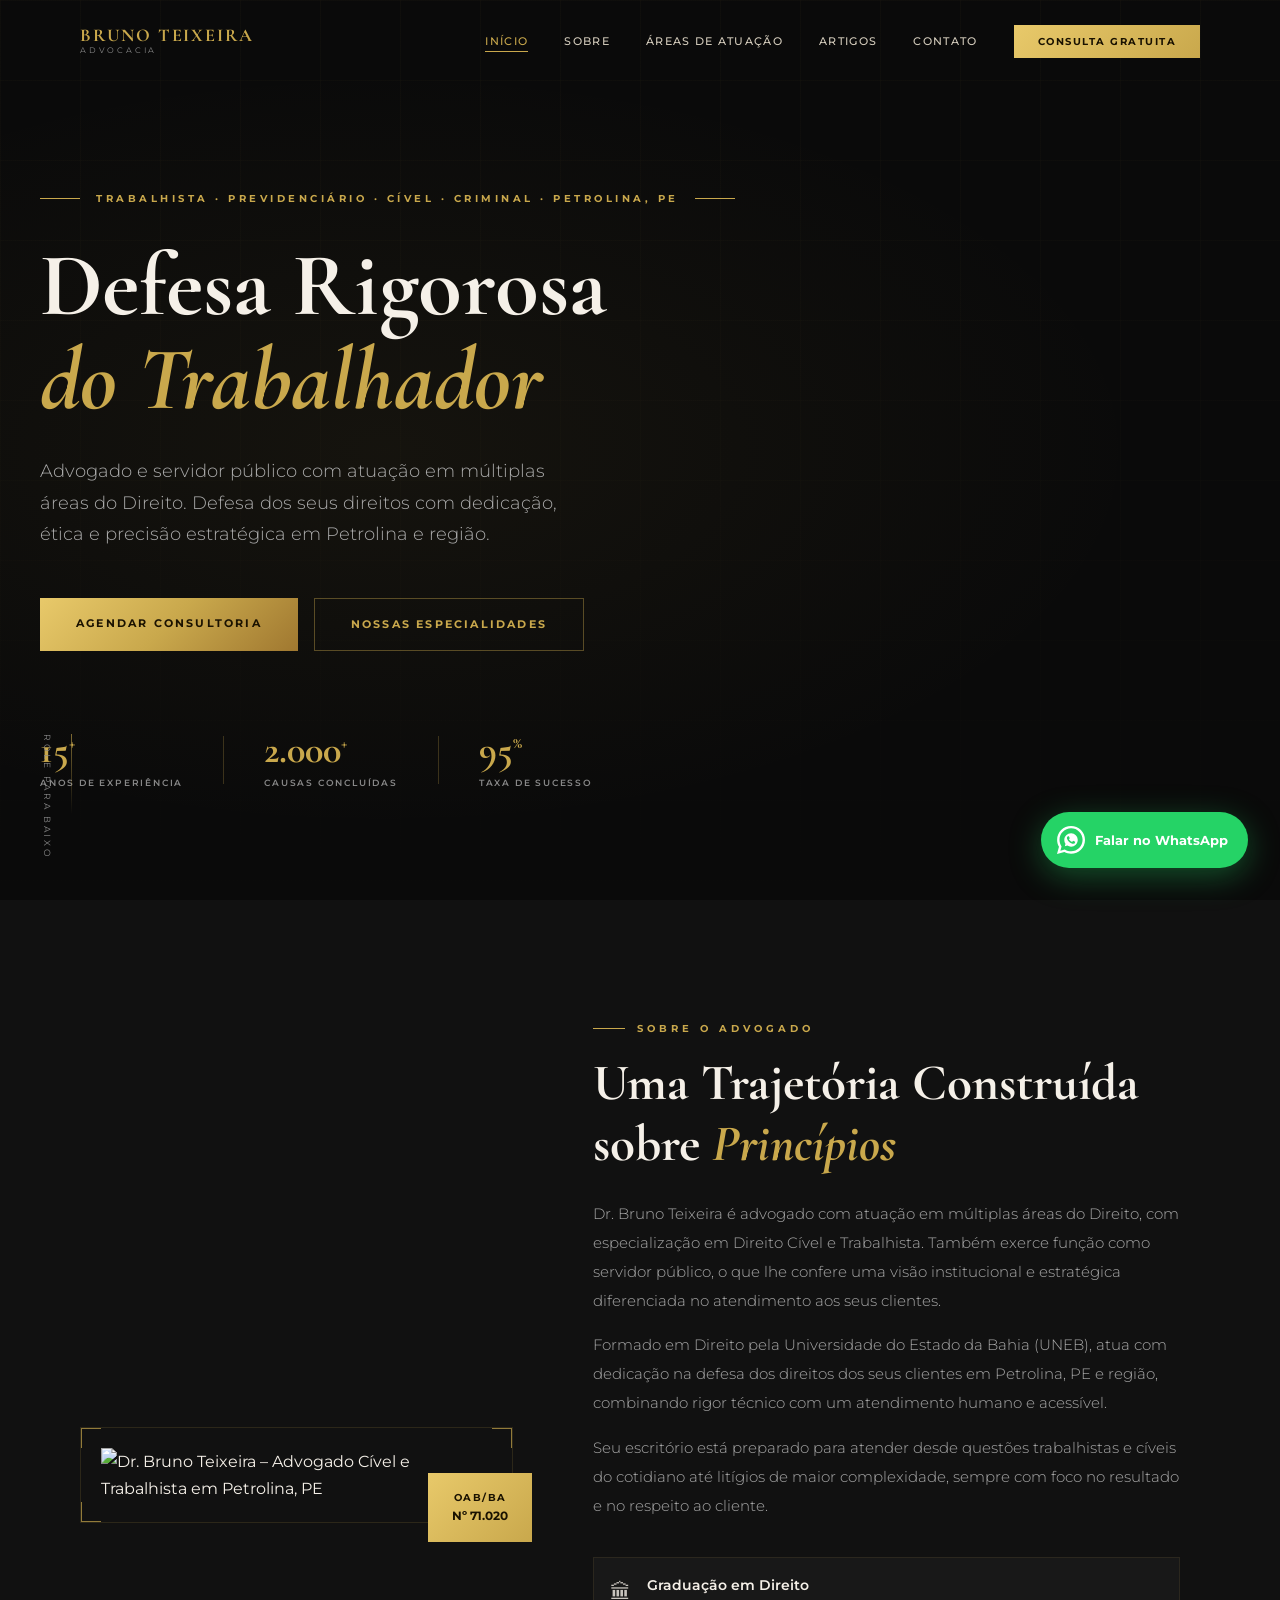
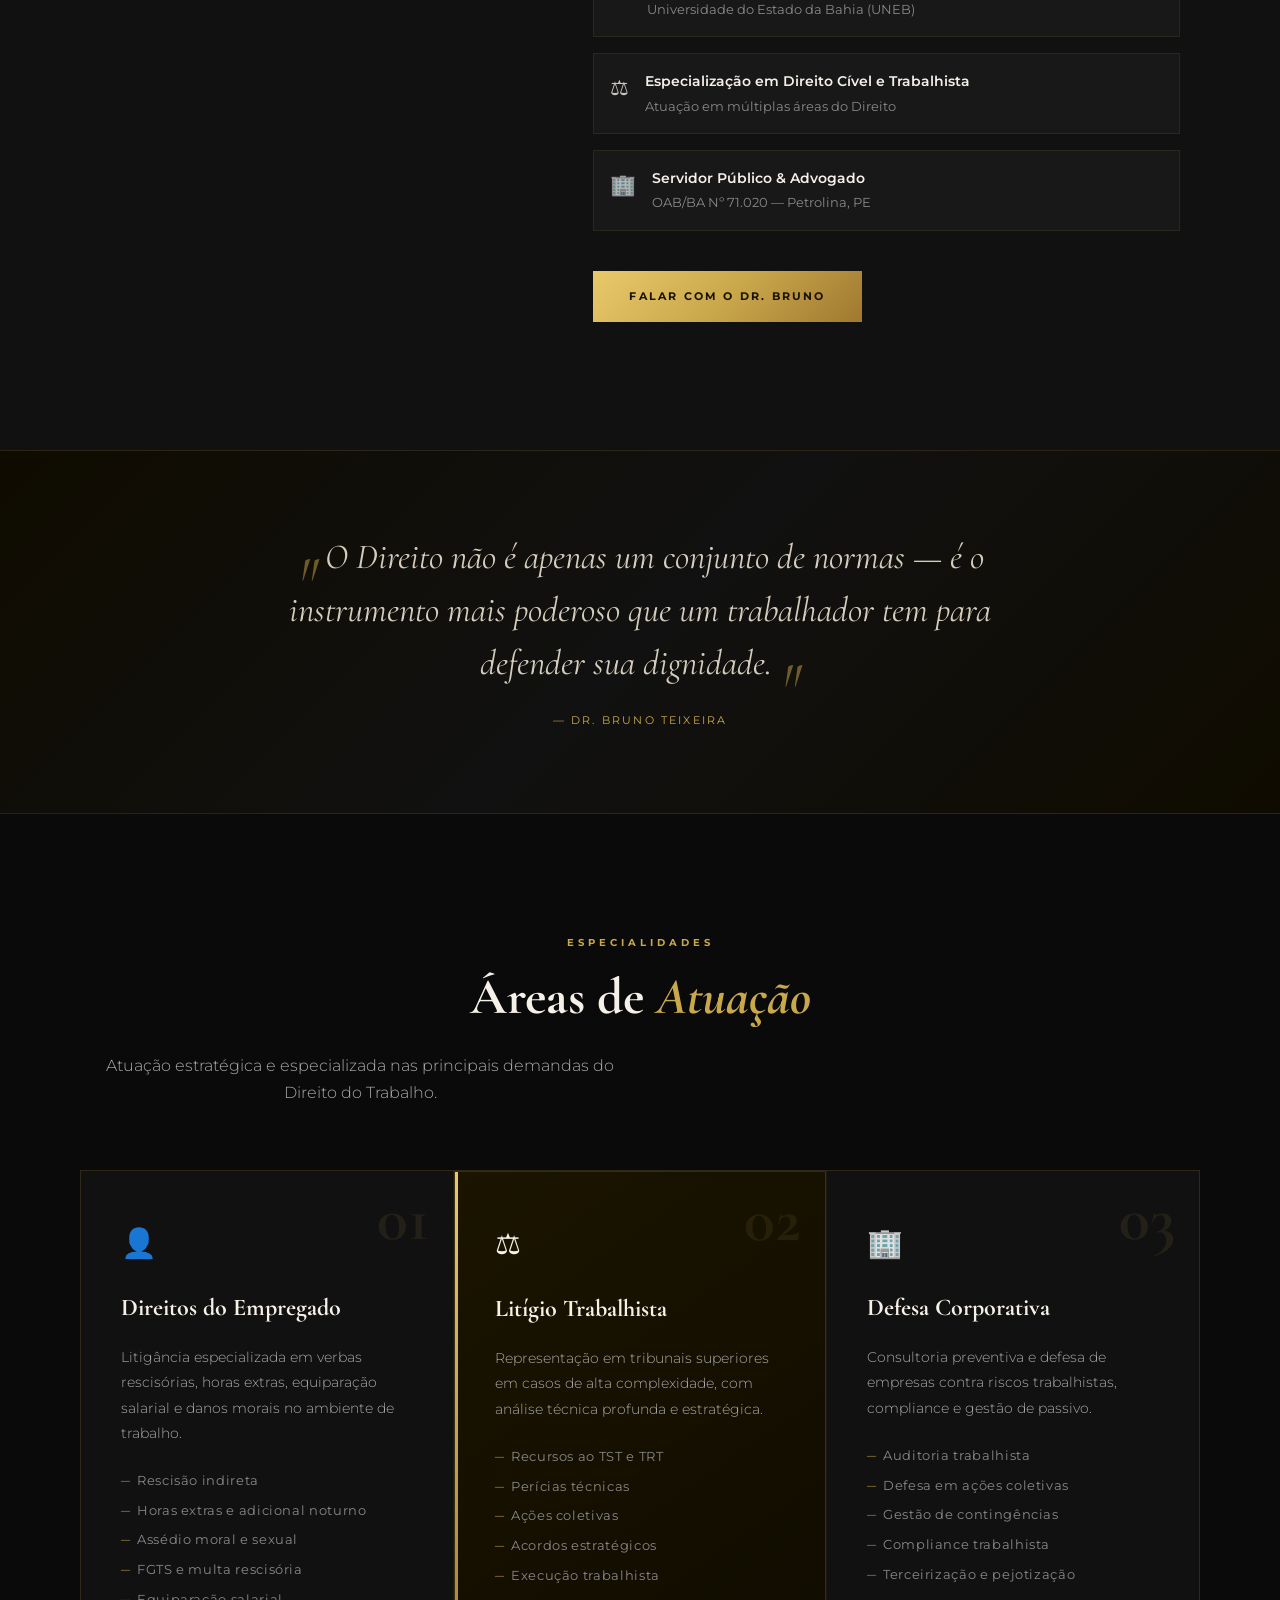
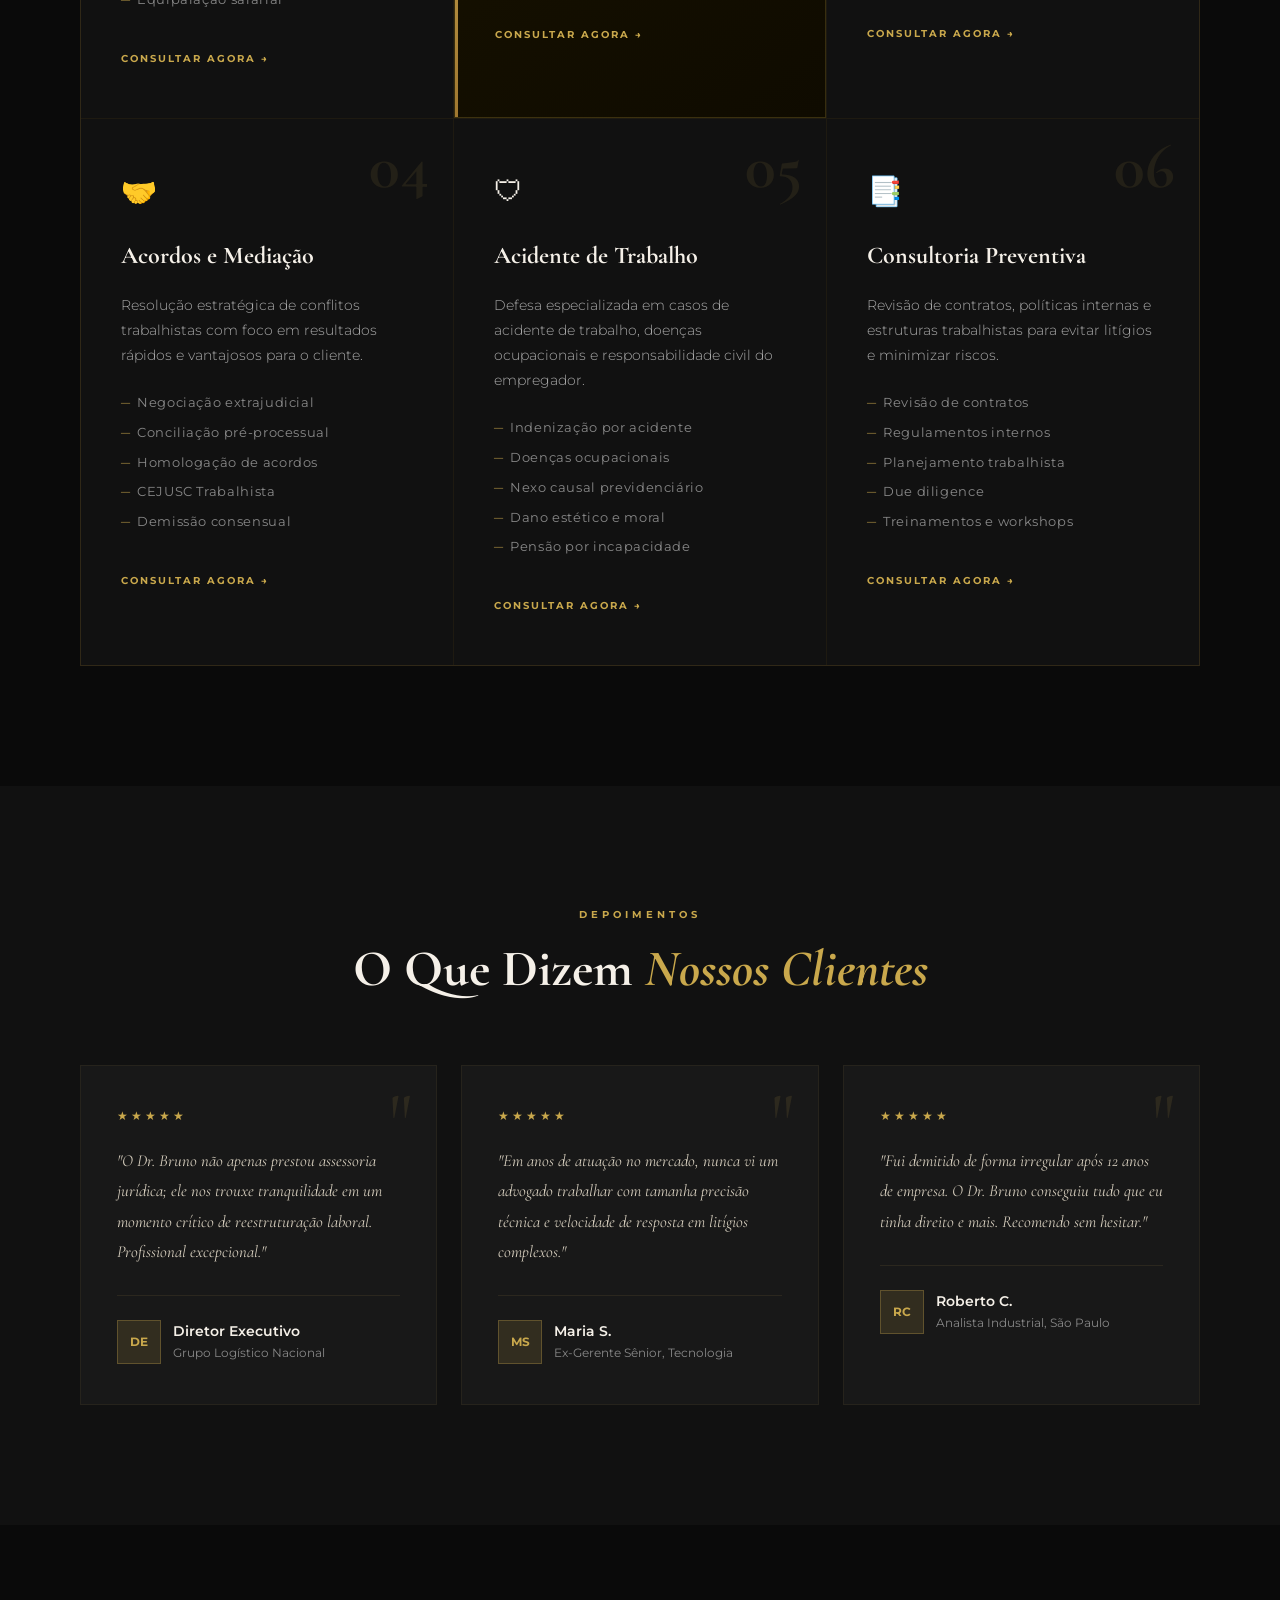
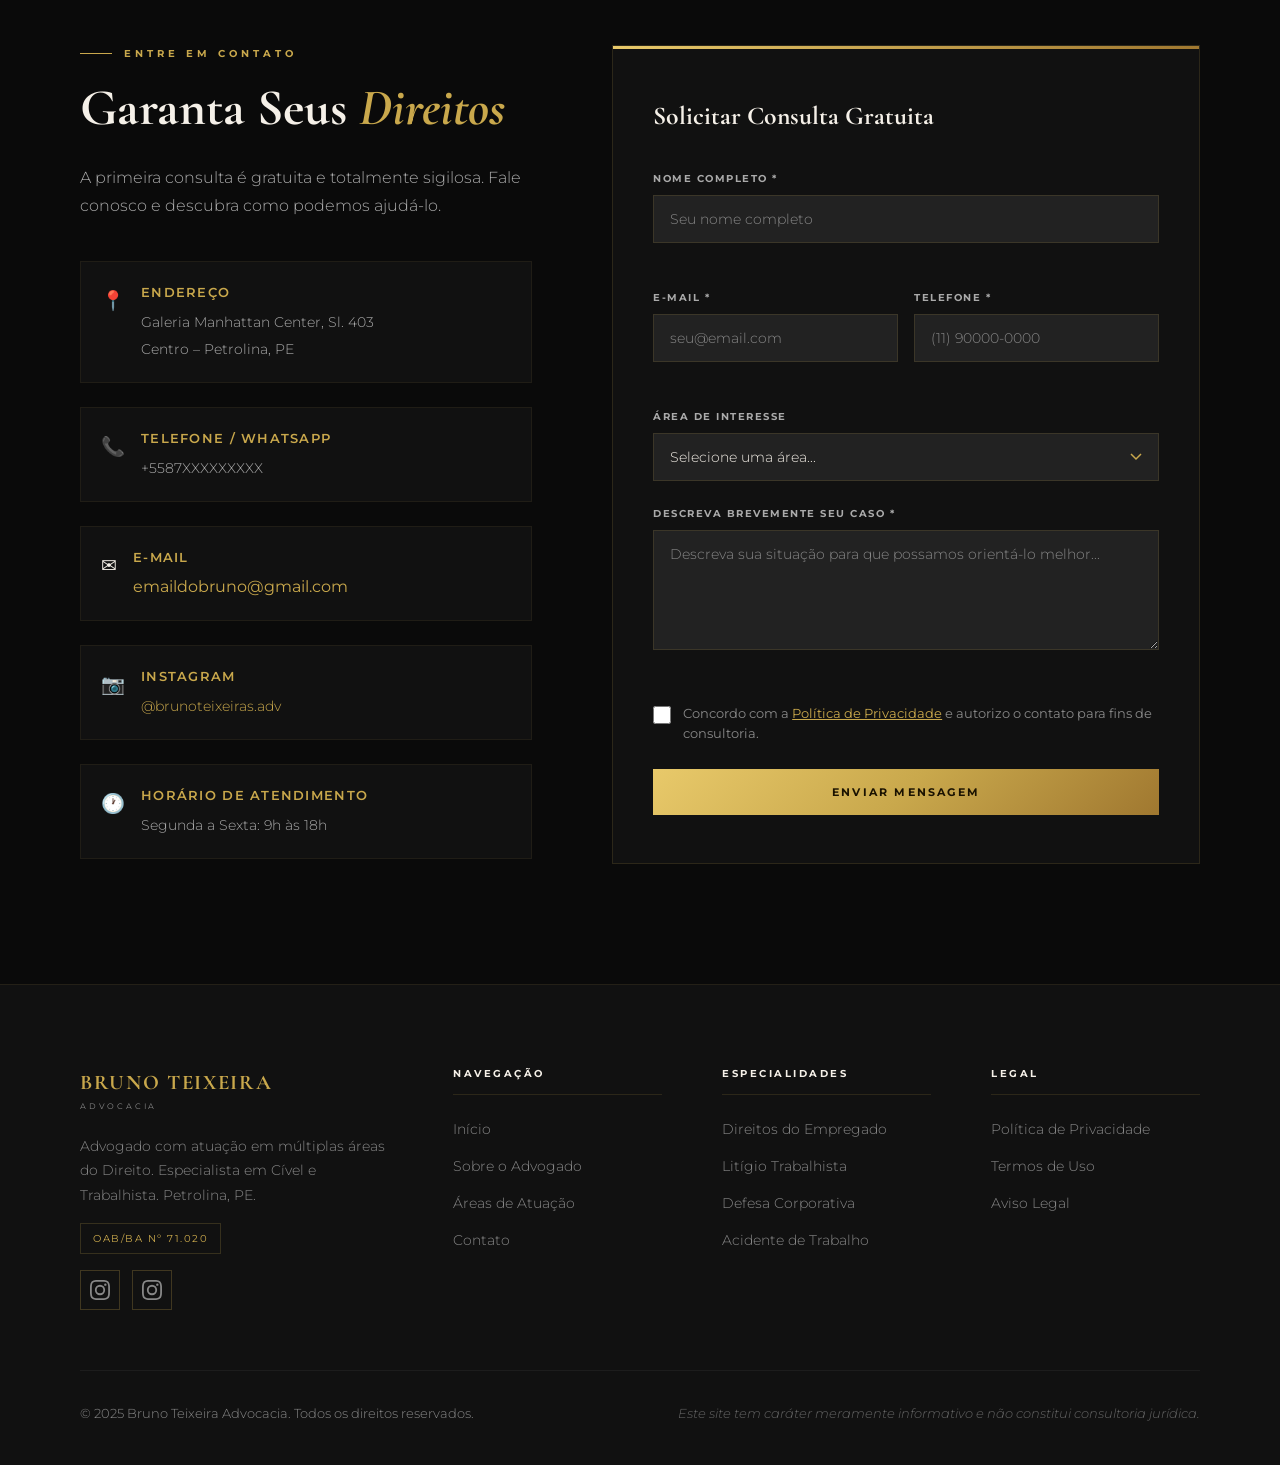
==== commit 0eb80f3c: "corrigir telefone e adicionar email no site" ====
--- a/index.html
+++ b/index.html
@@ -4,7 +4,7 @@
   <meta charset="UTF-8" />
   <meta name="viewport" content="width=device-width, initial-scale=1.0" />
   <meta name="description" content="Bruno Teixeira Advocacia - Especialista em Direito Cível e Trabalhista em Petrolina, PE. Defesa rigorosa dos seus direitos com precisão estratégica." />
-  <title>Bruno Teixeira | Advogado Cível e Trabalhista em Petrolina</title>
+  <title>Bruno Teixeira | Advogado Cível e Trabalhista em Petrolina e Juazeiro</title>
   <link rel="preconnect" href="https://fonts.googleapis.com" />
   <link rel="preconnect" href="https://fonts.gstatic.com" crossorigin />
   <link href="https://fonts.googleapis.com/css2?family=Cormorant+Garamond:ital,wght@0,400;0,500;0,600;0,700;1,400;1,600&family=Montserrat:wght@300;400;500;600;700&display=swap" rel="stylesheet" />
@@ -341,7 +341,14 @@
                 <div class="contato-icon">📞</div>
                 <div>
                   <strong>Telefone / WhatsApp</strong>
-                  <span>A confirmar com o Dr. Bruno</span>
+                  <span data-tel>A confirmar com o Dr. Bruno</span>
+                </div>
+              </div>
+              <div class="contato-item">
+                <div class="contato-icon">✉</div>
+                <div>
+                  <strong>E-mail</strong>
+                  <a href="#" data-email-link style="color:var(--gold);"><span data-email>A confirmar com o Dr. Bruno</span></a>
                 </div>
               </div>
               <div class="contato-item">
@@ -497,5 +504,54 @@
   </a>
 
   <script src="script.js"></script>
+
+  <!-- Netlify Identity redirect -->
+<script>
+  if (window.location.hash && window.location.hash.includes('invite_token')) {
+    window.location = '/admin/index.html' + window.location.hash;
+  }
+</script>
+<script src="https://identity.netlify.com/v1/netlify-identity-widget.js"></script>
+
+<script>
+fetch('_config/perfil.json')
+  .then(r => r.json())
+  .then(config => {
+
+    // Foto do Sobre
+    if (config.foto_sobre) {
+      const fotoEl = document.querySelector('.sobre-image-frame img');
+      if (fotoEl) fotoEl.src = config.foto_sobre;
+    }
+
+    // OAB no rodapé
+    if (config.oab) {
+      const oabEl = document.querySelector('.footer-oab');
+      if (oabEl) oabEl.textContent = config.oab;
+    }
+
+    // Telefone/WhatsApp — atualiza texto na seção contato
+    if (config.telefone) {
+      const telSpan = document.querySelector('.contato-item span[data-tel]');
+      if (telSpan) telSpan.textContent = '+' + config.telefone.replace(/(\d{2})(\d{2})(\d{5})(\d{4})/, '$1 ($2) $3-$4');
+
+      // Atualiza todos os links WhatsApp
+      document.querySelectorAll('a[href*="wa.me"]').forEach(el => {
+        el.href = `https://wa.me/${config.telefone}?text=Olá,%20gostaria%20de%20agendar%20uma%20consulta.`;
+      });
+    }
+
+    // E-mail na seção contato
+    if (config.email) {
+      const emailEl = document.querySelector('.contato-item span[data-email]');
+      if (emailEl) emailEl.textContent = config.email;
+      const emailLink = document.querySelector('a[data-email-link]');
+      if (emailLink) { emailLink.href = `mailto:${config.email}`; emailLink.textContent = config.email; }
+    }
+
+  })
+  .catch(() => {});
+</script>
+
 </body>
 </html>
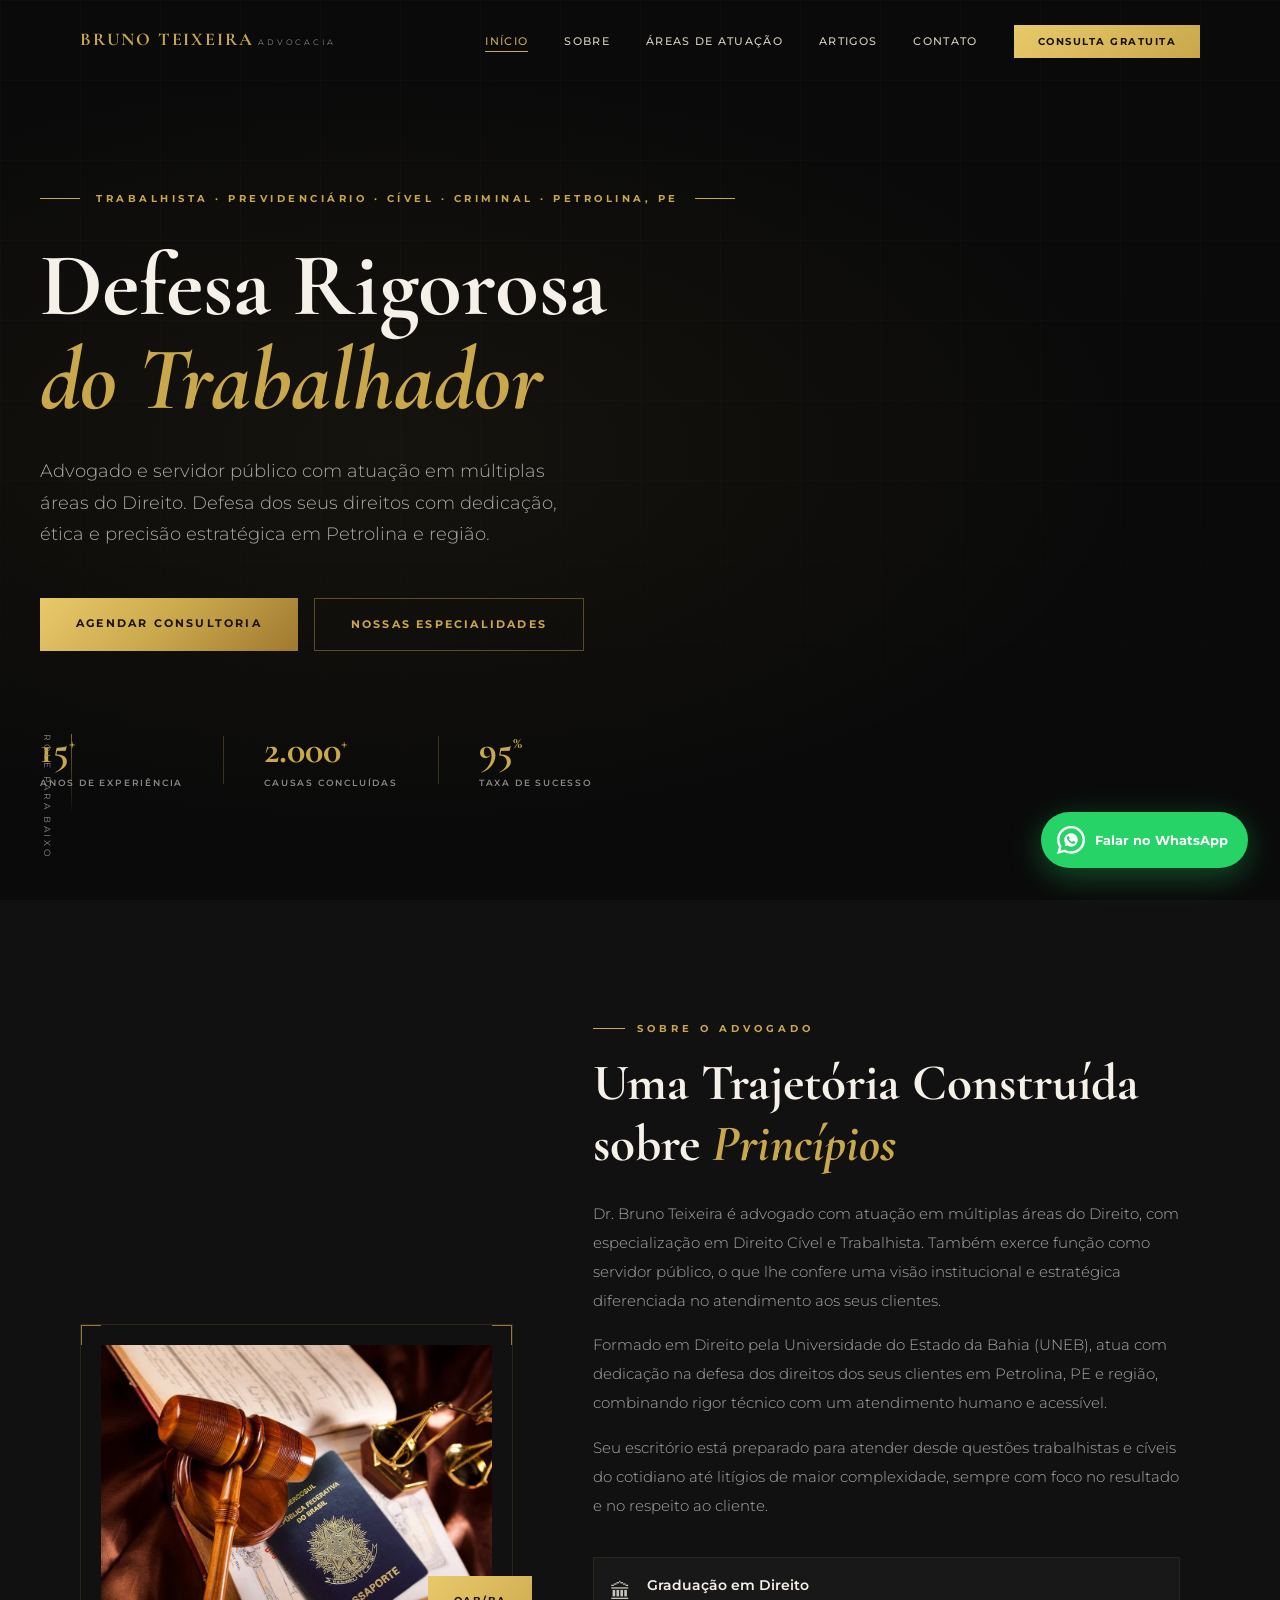
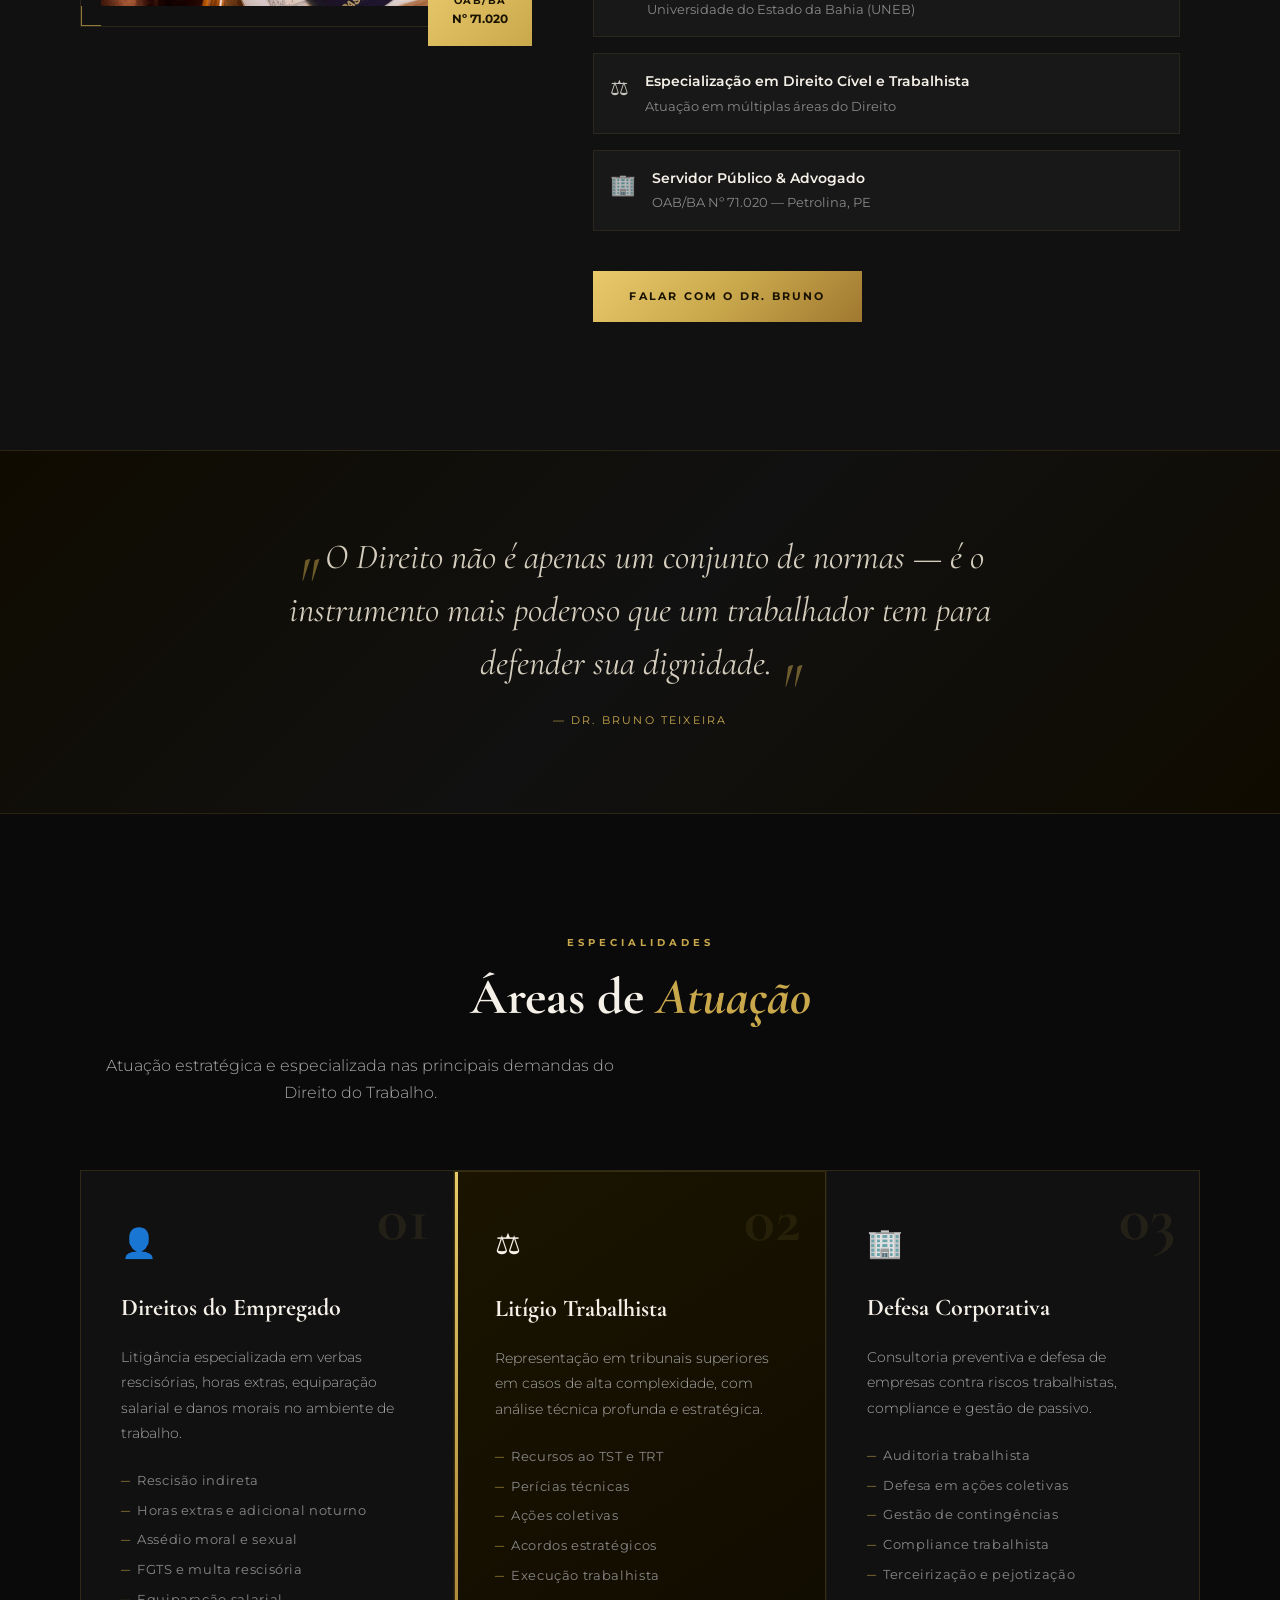
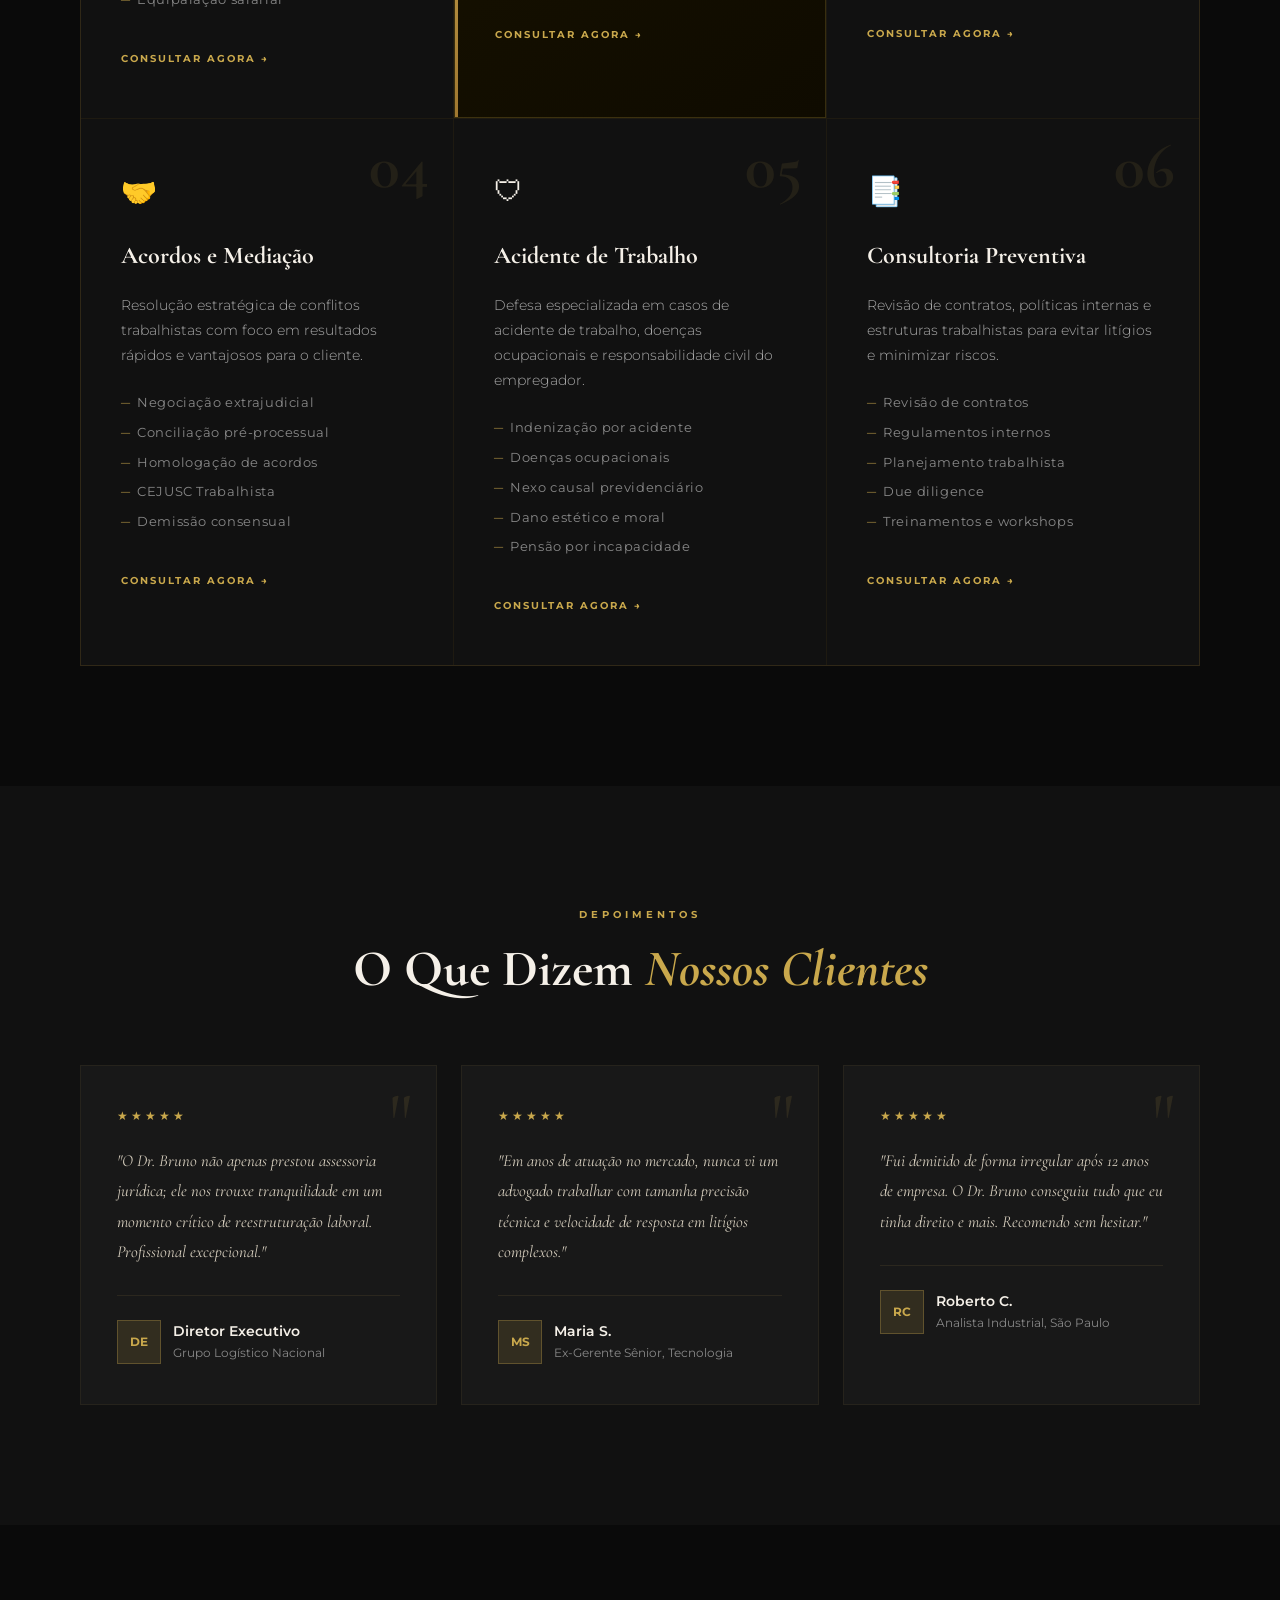
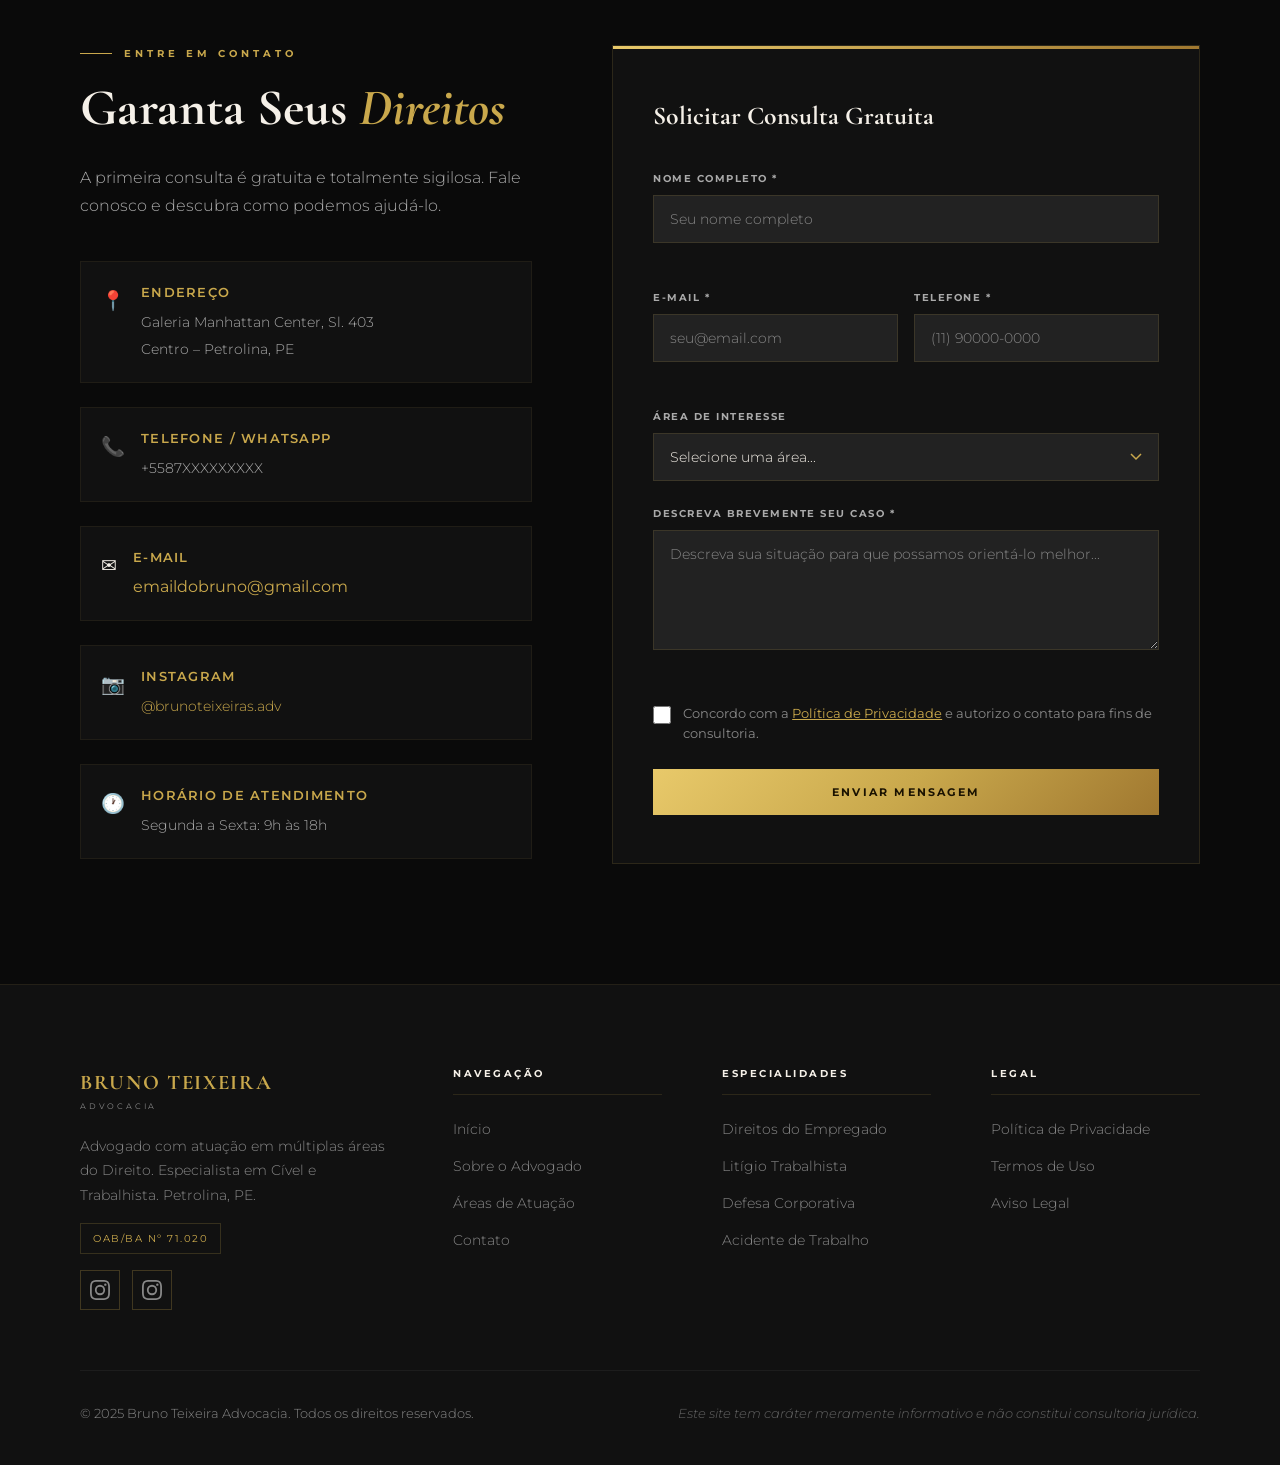
==== commit e71af8be: "logo, favicon, telefone e email configurados" ====
--- a/index.html
+++ b/index.html
@@ -9,6 +9,8 @@
   <link rel="preconnect" href="https://fonts.gstatic.com" crossorigin />
   <link href="https://fonts.googleapis.com/css2?family=Cormorant+Garamond:ital,wght@0,400;0,500;0,600;0,700;1,400;1,600&family=Montserrat:wght@300;400;500;600;700&display=swap" rel="stylesheet" />
   <link rel="stylesheet" href="style.css" />
+  <link rel="icon" type="image/png" href="/imagens/favicon.png" />
+  <link rel="apple-touch-icon" href="/imagens/favicon.png" />
 </head>
 <body>
 
@@ -18,8 +20,12 @@
   <nav id="navbar" class="navbar">
     <div class="nav-container">
       <a href="#inicio" class="nav-logo">
-        <span class="logo-name">BRUNO TEIXEIRA</span>
-        <span class="logo-sub">ADVOCACIA</span>
+        <img id="logo-img" src="" alt="Bruno Teixeira Advocacia"
+          style="height:48px; width:auto; display:none; margin-right:12px; vertical-align:middle;" />
+        <div>
+          <span class="logo-name">BRUNO TEIXEIRA</span>
+          <span class="logo-sub">ADVOCACIA</span>
+        </div>
       </a>
       <button class="nav-toggle" id="navToggle" aria-label="Abrir menu">
         <span></span><span></span><span></span>
@@ -549,6 +555,25 @@
       if (emailLink) { emailLink.href = `mailto:${config.email}`; emailLink.textContent = config.email; }
     }
 
+
+    // Logo no navbar
+    if (config.logo) {
+      const logoImg = document.getElementById('logo-img');
+      if (logoImg) {
+        logoImg.src = config.logo;
+        logoImg.style.display = 'inline-block';
+      }
+    }
+
+    // Favicon
+    if (config.favicon) {
+      const link = document.querySelector("link[rel='icon']")
+        || document.createElement('link');
+      link.rel = 'icon';
+      link.href = config.favicon;
+      document.head.appendChild(link);
+    }
+
   })
   .catch(() => {});
 </script>
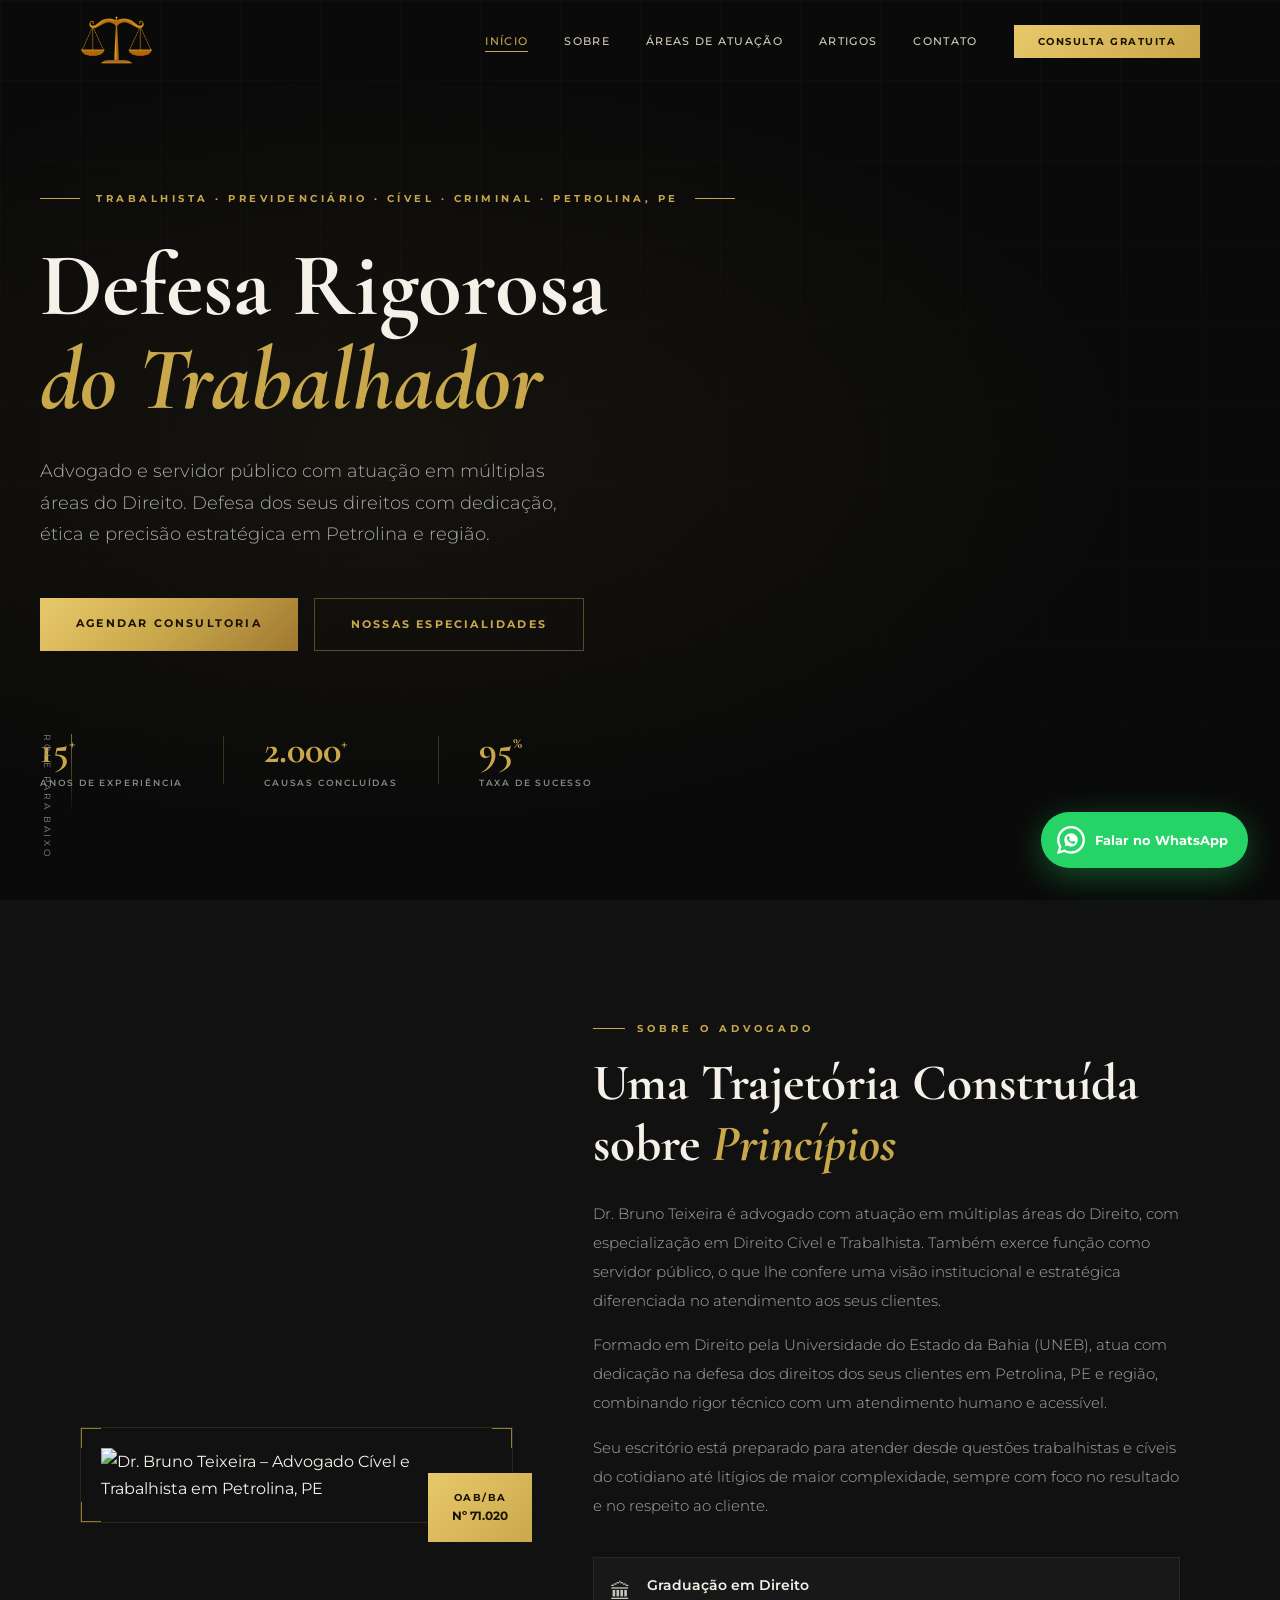
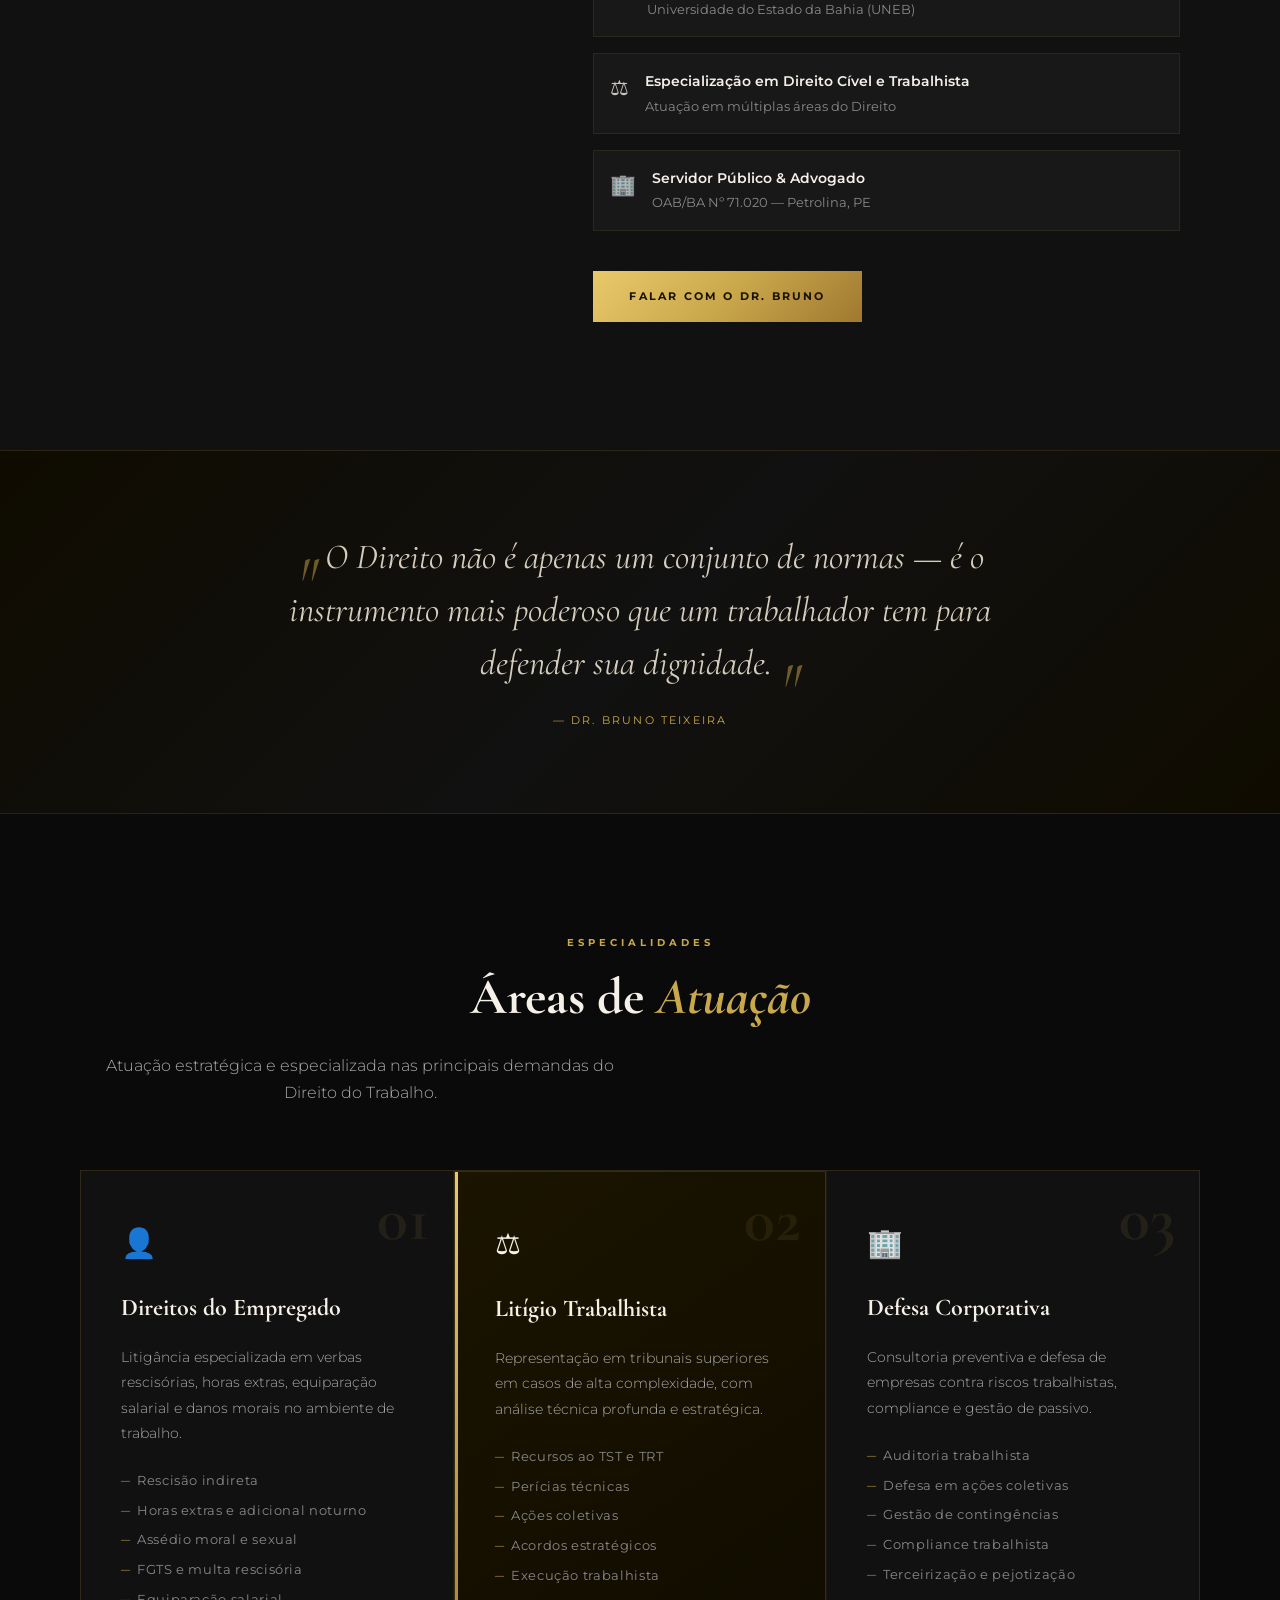
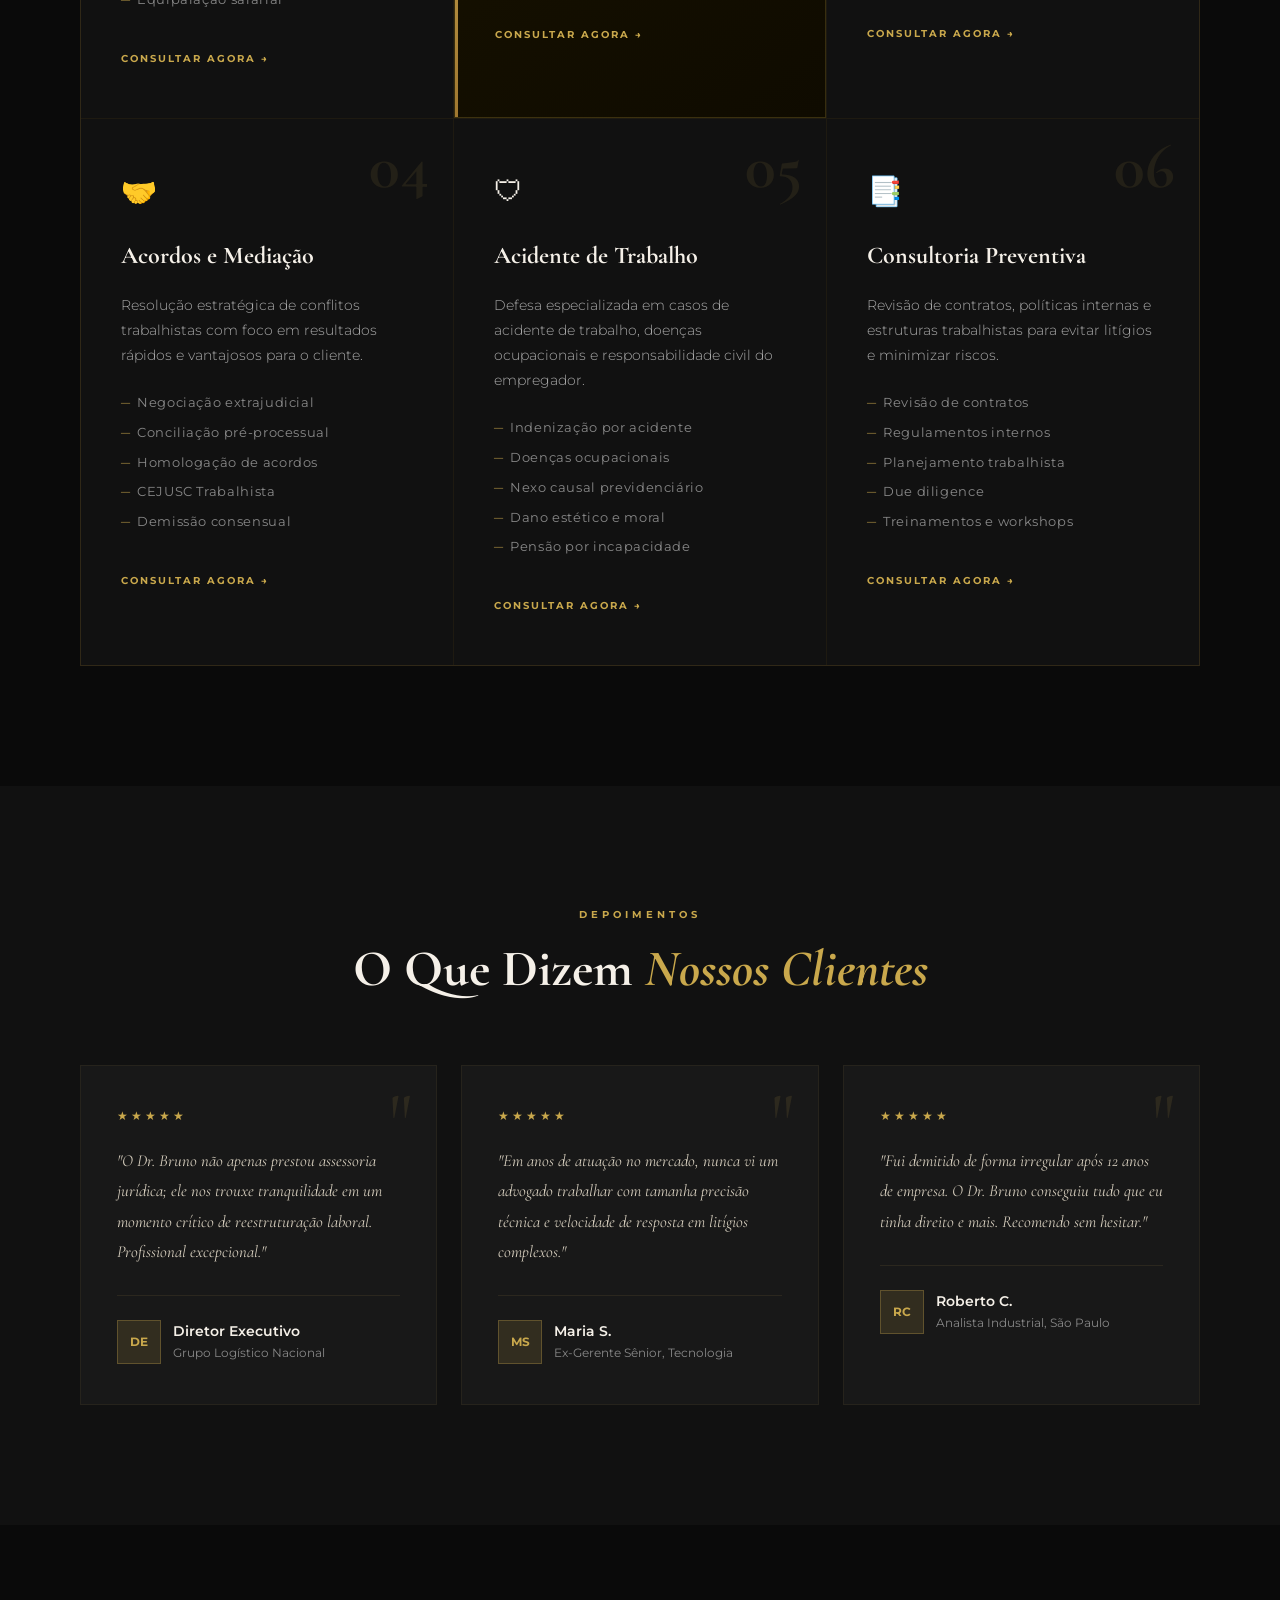
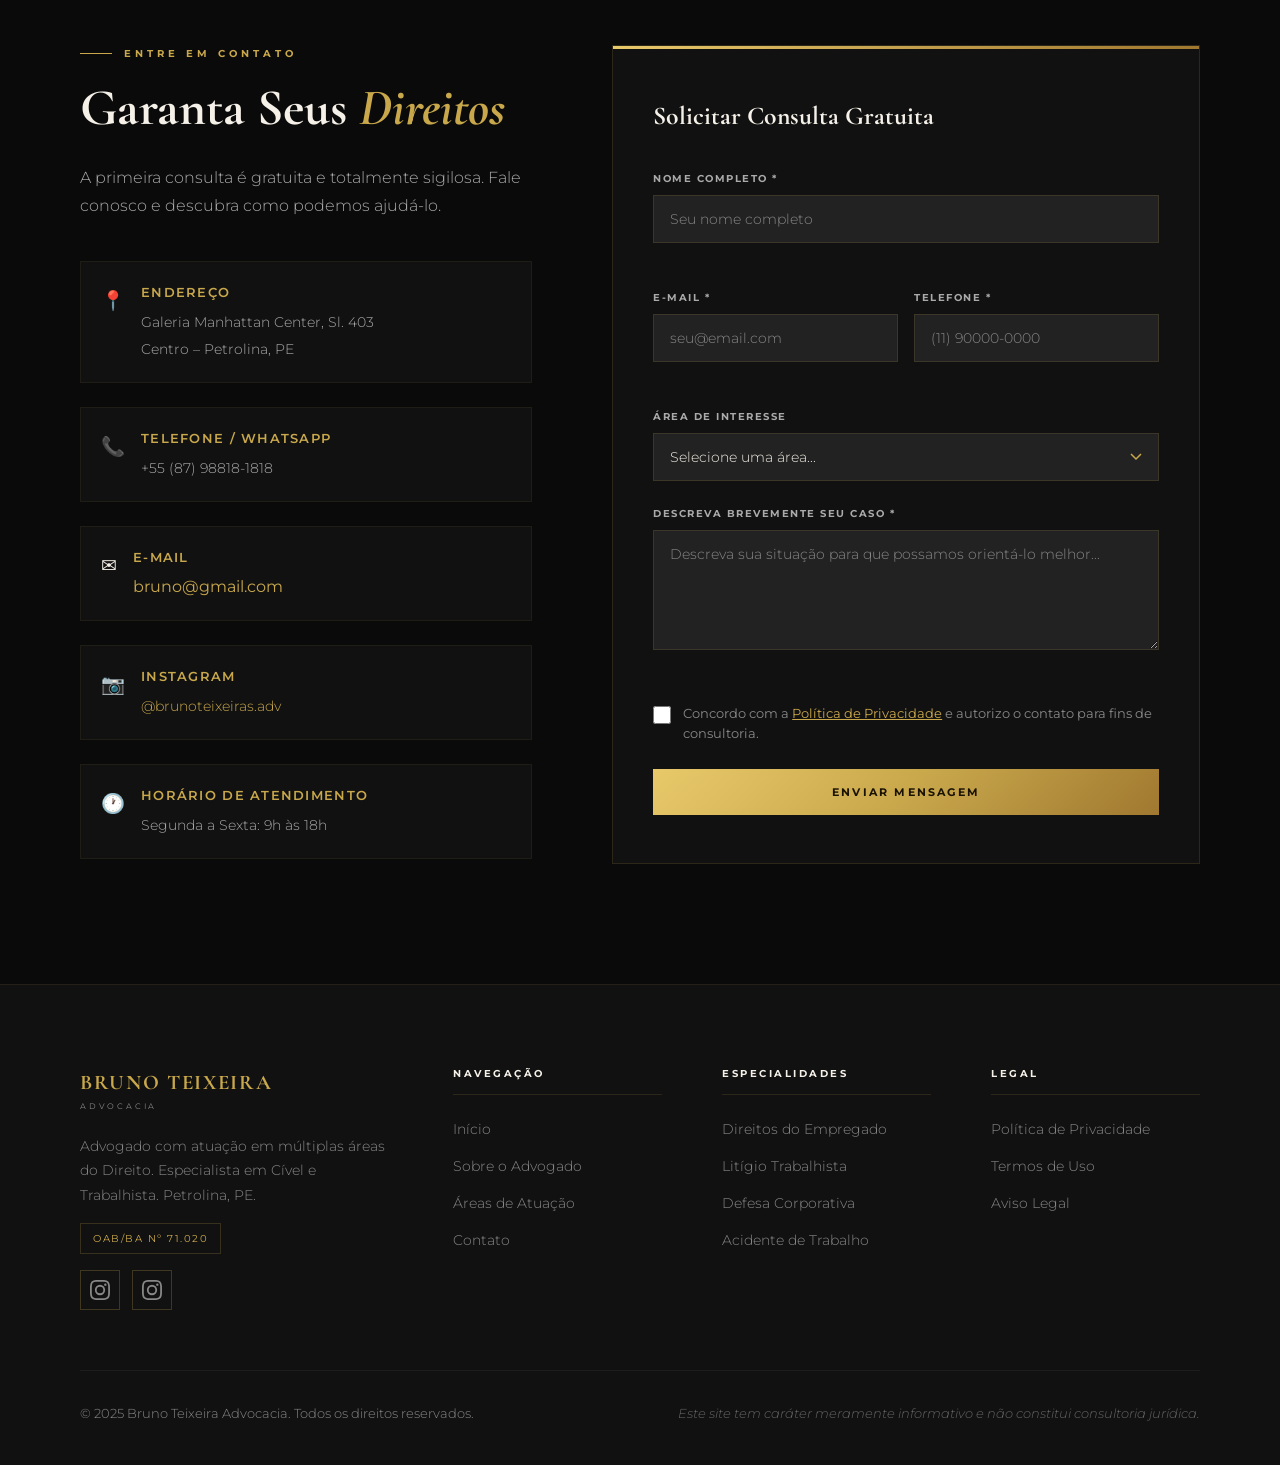
==== commit b8f87f2e: "adicionar icones marca" ====
--- a/index.html
+++ b/index.html
@@ -4,13 +4,14 @@
   <meta charset="UTF-8" />
   <meta name="viewport" content="width=device-width, initial-scale=1.0" />
   <meta name="description" content="Bruno Teixeira Advocacia - Especialista em Direito Cível e Trabalhista em Petrolina, PE. Defesa rigorosa dos seus direitos com precisão estratégica." />
-  <title>Bruno Teixeira | Advogado Cível e Trabalhista em Petrolina e Juazeiro</title>
+  <title>Bruno Teixeira | Advogado Cível e Trabalhista em Petrolina</title>
   <link rel="preconnect" href="https://fonts.googleapis.com" />
   <link rel="preconnect" href="https://fonts.gstatic.com" crossorigin />
   <link href="https://fonts.googleapis.com/css2?family=Cormorant+Garamond:ital,wght@0,400;0,500;0,600;0,700;1,400;1,600&family=Montserrat:wght@300;400;500;600;700&display=swap" rel="stylesheet" />
   <link rel="stylesheet" href="style.css" />
-  <link rel="icon" type="image/png" href="/imagens/favicon.png" />
-  <link rel="apple-touch-icon" href="/imagens/favicon.png" />
+  <link rel="icon" type="image/x-icon" href="/favicon.ico" />
+  <link rel="icon" type="image/png" sizes="32x32" href="/favicon-32x32.png" />
+  <link rel="apple-touch-icon" href="/apple-touch-icon.png" />
 </head>
 <body>
 
@@ -20,9 +21,9 @@
   <nav id="navbar" class="navbar">
     <div class="nav-container">
       <a href="#inicio" class="nav-logo">
-        <img id="logo-img" src="" alt="Bruno Teixeira Advocacia"
-          style="height:48px; width:auto; display:none; margin-right:12px; vertical-align:middle;" />
-        <div>
+        <img id="logo-img" src="/imagens/logo.png" alt="Bruno Teixeira Advocacia"
+             style="height:48px; width:auto; display:block; object-fit:contain;" />
+        <div id="logo-text" style="display:none;">
           <span class="logo-name">BRUNO TEIXEIRA</span>
           <span class="logo-sub">ADVOCACIA</span>
         </div>
@@ -347,14 +348,14 @@
                 <div class="contato-icon">📞</div>
                 <div>
                   <strong>Telefone / WhatsApp</strong>
-                  <span data-tel>A confirmar com o Dr. Bruno</span>
+                  <span data-tel>(87) 98818-1818</span>
                 </div>
               </div>
               <div class="contato-item">
                 <div class="contato-icon">✉</div>
                 <div>
                   <strong>E-mail</strong>
-                  <a href="#" data-email-link style="color:var(--gold);"><span data-email>A confirmar com o Dr. Bruno</span></a>
+                  <a href="mailto:bruno@gmail.com" data-email-link style="color:var(--gold);">bruno@gmail.com</a>
                 </div>
               </div>
               <div class="contato-item">
@@ -497,7 +498,7 @@
   </footer>
 
   <!-- WhatsApp Floating Button -->
-  <a href="https://wa.me/558788269809?text=Olá,%20gostaria%20de%20agendar%20uma%20consulta." 
+  <a href="https://wa.me/5587988181818?text=Olá,%20gostaria%20de%20agendar%20uma%20consulta." 
      class="whatsapp-btn" 
      target="_blank" 
      rel="noopener noreferrer"
@@ -510,73 +511,69 @@
   </a>
 
   <script src="script.js"></script>
-
-  <!-- Netlify Identity redirect -->
-<script>
-  if (window.location.hash && window.location.hash.includes('invite_token')) {
-    window.location = '/admin/index.html' + window.location.hash;
-  }
-</script>
-<script src="https://identity.netlify.com/v1/netlify-identity-widget.js"></script>
-
-<script>
-fetch('_config/perfil.json')
-  .then(r => r.json())
-  .then(config => {
-
-    // Foto do Sobre
-    if (config.foto_sobre) {
-      const fotoEl = document.querySelector('.sobre-image-frame img');
-      if (fotoEl) fotoEl.src = config.foto_sobre;
-    }
-
-    // OAB no rodapé
-    if (config.oab) {
-      const oabEl = document.querySelector('.footer-oab');
-      if (oabEl) oabEl.textContent = config.oab;
-    }
-
-    // Telefone/WhatsApp — atualiza texto na seção contato
-    if (config.telefone) {
-      const telSpan = document.querySelector('.contato-item span[data-tel]');
-      if (telSpan) telSpan.textContent = '+' + config.telefone.replace(/(\d{2})(\d{2})(\d{5})(\d{4})/, '$1 ($2) $3-$4');
-
-      // Atualiza todos os links WhatsApp
-      document.querySelectorAll('a[href*="wa.me"]').forEach(el => {
-        el.href = `https://wa.me/${config.telefone}?text=Olá,%20gostaria%20de%20agendar%20uma%20consulta.`;
-      });
-    }
-
-    // E-mail na seção contato
-    if (config.email) {
-      const emailEl = document.querySelector('.contato-item span[data-email]');
-      if (emailEl) emailEl.textContent = config.email;
-      const emailLink = document.querySelector('a[data-email-link]');
-      if (emailLink) { emailLink.href = `mailto:${config.email}`; emailLink.textContent = config.email; }
-    }
-
-
-    // Logo no navbar
-    if (config.logo) {
+  <script>
+  // Carrega configurações dinâmicas do perfil (atualizáveis pelo painel /admin)
+  fetch('_config/perfil.json')
+    .then(r => r.json())
+    .then(config => {
+
+      // Logo no navbar
+      if (config.logo) {
+        const logoImg = document.getElementById('logo-img');
+        if (logoImg) logoImg.src = config.logo;
+      } else {
+        // Se não tiver logo configurada, mostra texto
+        const logoImg = document.getElementById('logo-img');
+        const logoText = document.getElementById('logo-text');
+        if (logoImg) logoImg.style.display = 'none';
+        if (logoText) logoText.style.display = 'block';
+      }
+
+      // Favicon dinâmico
+      if (config.favicon) {
+        document.querySelector("link[rel='icon']").href = config.favicon;
+      }
+
+      // Foto do Sobre
+      if (config.foto_sobre) {
+        const fotoEl = document.querySelector('.sobre-image-frame img');
+        if (fotoEl) fotoEl.src = config.foto_sobre;
+      }
+
+      // OAB no rodapé
+      if (config.oab) {
+        const oabEl = document.querySelector('.footer-oab');
+        if (oabEl) oabEl.textContent = config.oab;
+      }
+
+      // Telefone — atualiza texto e links WhatsApp
+      if (config.telefone) {
+        const tel = config.telefone.replace(/\D/g, '');
+        const telFormatado = tel.replace(/(\d{2})(\d{2})(\d{5})(\d{4})/, '+$1 ($2) $3-$4');
+        const telEl = document.querySelector('[data-tel]');
+        if (telEl) telEl.textContent = telFormatado;
+        document.querySelectorAll('a[href*="wa.me"]').forEach(el => {
+          el.href = `https://wa.me/${tel}?text=Olá,%20gostaria%20de%20agendar%20uma%20consulta.`;
+        });
+      }
+
+      // E-mail
+      if (config.email) {
+        const emailLink = document.querySelector('[data-email-link]');
+        if (emailLink) {
+          emailLink.href = `mailto:${config.email}`;
+          emailLink.textContent = config.email;
+        }
+      }
+
+    })
+    .catch(() => {
+      // Se perfil.json não carregar, mostra texto no lugar da logo
       const logoImg = document.getElementById('logo-img');
-      if (logoImg) {
-        logoImg.src = config.logo;
-        logoImg.style.display = 'inline-block';
-      }
-    }
-
-    // Favicon
-    if (config.favicon) {
-      const link = document.querySelector("link[rel='icon']")
-        || document.createElement('link');
-      link.rel = 'icon';
-      link.href = config.favicon;
-      document.head.appendChild(link);
-    }
-
-  })
-  .catch(() => {});
-</script>
-
+      const logoText = document.getElementById('logo-text');
+      if (logoImg) logoImg.style.display = 'none';
+      if (logoText) logoText.style.display = 'block';
+    });
+  </script>
 </body>
-</html>
+</html>
